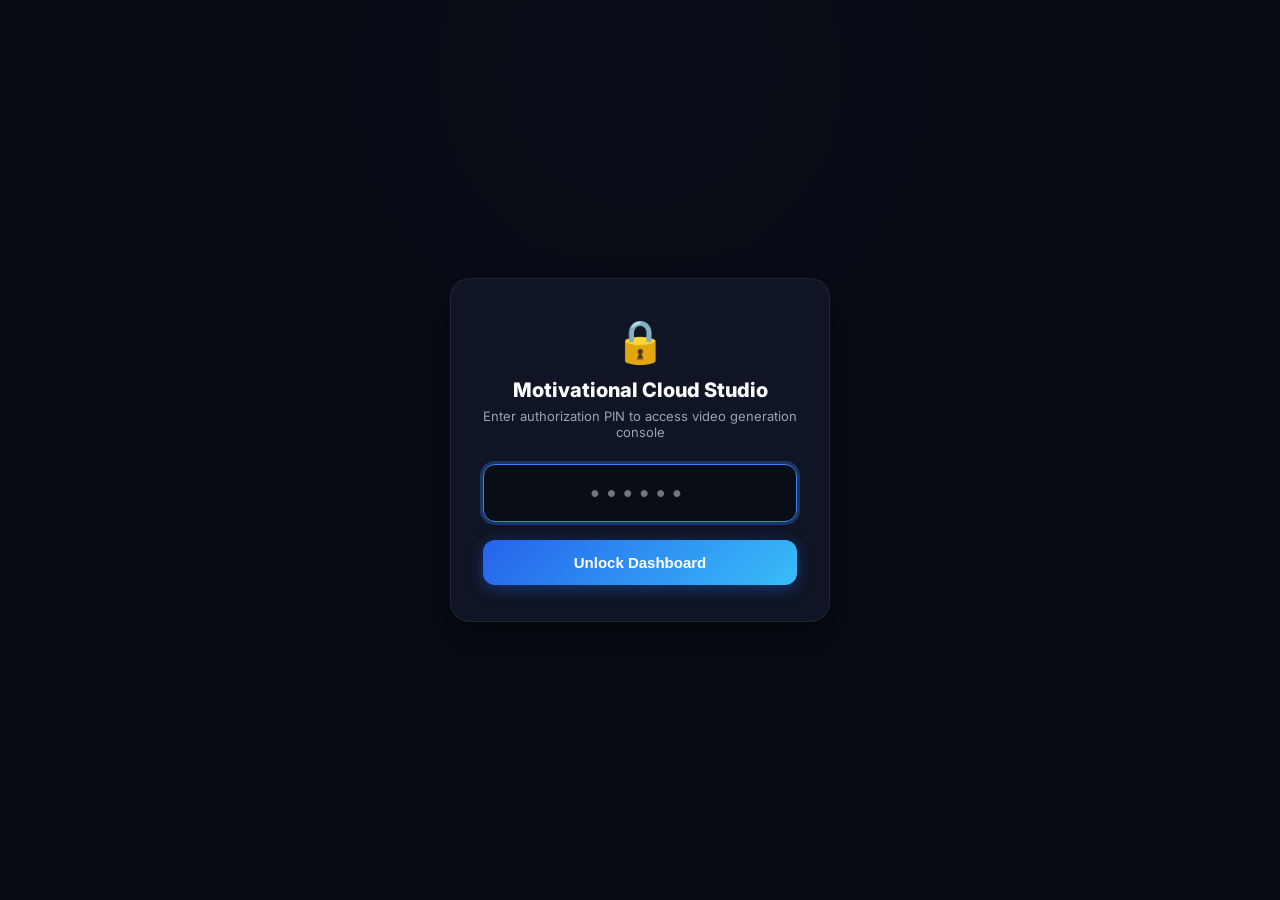
==== docs/index.html @ bb94254e "fix(portal): resolve duplicate markup causing blank page" ====
<!DOCTYPE html>
<html lang="en">
<head>
  <meta charset="UTF-8">
  <meta name="viewport" content="width=device-width, initial-scale=1.0">
  <title>Motivational Video Cloud Studio — Web Dashboard</title>
  <link href="https://fonts.googleapis.com/css2?family=Inter:wght@400;500;600;700;800;900&display=swap" rel="stylesheet">
  <style>
    :root {
      --bg: #090d16;
      --card-bg: rgba(17, 24, 39, 0.85);
      --border: rgba(255, 255, 255, 0.08);
      --border-focus: #3b82f6;
      --primary: #2563eb;
      --primary-hover: #1d4ed8;
      --accent: #38bdf8;
      --gold: #ffdc32;
      --success: #10b981;
      --warning: #f59e0b;
      --danger: #ef4444;
      --text: #f3f4f6;
      --text-muted: #9ca3af;
    }

    * { box-sizing: border-box; margin: 0; padding: 0; }
    body {
      font-family: 'Inter', -apple-system, BlinkMacSystemFont, sans-serif;
      background: var(--bg);
      color: var(--text);
      min-height: 100vh;
      display: flex;
      flex-direction: column;
      align-items: center;
      padding: 24px 16px;
      position: relative;
      overflow-x: hidden;
    }

    body::before {
      content: '';
      position: fixed;
      top: -20%;
      left: 50%;
      transform: translateX(-50%);
      width: 700px;
      height: 500px;
      background: radial-gradient(circle, rgba(37, 99, 235, 0.22) 0%, rgba(56, 189, 248, 0.06) 50%, transparent 70%);
      pointer-events: none;
      z-index: 0;
    }

    .container {
      width: 100%;
      max-width: 680px;
      z-index: 1;
    }

    /* Floating Toast Notifications */
    #toast-container {
      position: fixed;
      top: 20px;
      right: 20px;
      z-index: 10000;
      display: flex;
      flex-direction: column;
      gap: 10px;
      pointer-events: none;
    }

    .toast {
      min-width: 280px;
      max-width: 380px;
      padding: 12px 16px;
      border-radius: 10px;
      font-size: 13px;
      font-weight: 600;
      display: flex;
      align-items: center;
      gap: 10px;
      box-shadow: 0 10px 25px rgba(0, 0, 0, 0.5);
      backdrop-filter: blur(10px);
      animation: slideIn 0.3s ease forwards;
      pointer-events: auto;
    }

    .toast-success {
      background: rgba(16, 185, 129, 0.95);
      color: #fff;
      border: 1px solid rgba(255, 255, 255, 0.2);
    }

    .toast-error {
      background: rgba(239, 68, 68, 0.95);
      color: #fff;
      border: 1px solid rgba(255, 255, 255, 0.2);
    }

    .toast-info {
      background: rgba(37, 99, 235, 0.95);
      color: #fff;
      border: 1px solid rgba(255, 255, 255, 0.2);
    }

    @keyframes slideIn {
      from { transform: translateX(100%); opacity: 0; }
      to { transform: translateX(0); opacity: 1; }
    }

    /* Lock Screen Overlay */
    #lock-screen {
      position: fixed;
      inset: 0;
      background: rgba(9, 13, 22, 0.96);
      backdrop-filter: blur(16px);
      display: flex;
      flex-direction: column;
      align-items: center;
      justify-content: center;
      z-index: 999;
      padding: 20px;
    }

    .lock-card {
      background: var(--card-bg);
      border: 1px solid var(--border);
      border-radius: 20px;
      padding: 36px 32px;
      max-width: 380px;
      width: 100%;
      text-align: center;
      box-shadow: 0 20px 40px rgba(0, 0, 0, 0.5);
    }

    .lock-icon {
      font-size: 42px;
      margin-bottom: 12px;
      display: inline-block;
    }

    .lock-title {
      font-size: 20px;
      font-weight: 800;
      color: #fff;
      margin-bottom: 6px;
    }

    .lock-desc {
      font-size: 13px;
      color: var(--text-muted);
      margin-bottom: 24px;
    }

    .pin-input {
      width: 100%;
      background: rgba(0, 0, 0, 0.4);
      border: 1px solid var(--border);
      border-radius: 12px;
      padding: 14px;
      font-size: 24px;
      font-weight: 700;
      letter-spacing: 8px;
      text-align: center;
      color: #fff;
      margin-bottom: 18px;
      outline: none;
      transition: all 0.2s ease;
    }

    .pin-input:focus {
      border-color: var(--border-focus);
      box-shadow: 0 0 0 3px rgba(59, 130, 246, 0.3);
    }

    .btn-unlock {
      width: 100%;
      background: linear-gradient(135deg, var(--primary), var(--accent));
      color: #fff;
      font-weight: 700;
      font-size: 15px;
      padding: 14px;
      border: none;
      border-radius: 12px;
      cursor: pointer;
      box-shadow: 0 4px 15px rgba(37, 99, 235, 0.4);
      transition: transform 0.1s ease, box-shadow 0.2s ease;
    }

    .btn-unlock:hover {
      box-shadow: 0 6px 20px rgba(37, 99, 235, 0.6);
      transform: translateY(-1px);
    }

    /* Main Dashboard Header */
    header {
      text-align: center;
      margin-bottom: 24px;
      position: relative;
    }

    .badge-top {
      display: inline-flex;
      align-items: center;
      gap: 6px;
      background: rgba(59, 130, 246, 0.12);
      padding: 6px 14px;
      font-size: 12px;
      font-weight: 700;
      letter-spacing: 0.05em;
      text-transform: uppercase;
      border: 1px solid rgba(59, 130, 246, 0.35);
      color: var(--accent);
      border-radius: 20px;
      margin-bottom: 12px;
    }

    .badge-pulse {
      width: 8px;
      height: 8px;
      background: var(--success);
      border-radius: 50%;
      box-shadow: 0 0 8px var(--success);
    }

    h1 {
      font-size: 28px;
      font-weight: 900;
      letter-spacing: -0.02em;
      color: #fff;
      margin-bottom: 6px;
    }

    header p {
      font-size: 14px;
      color: var(--text-muted);
    }

    /* Cards */
    .card {
      background: var(--card-bg);
      border: 1px solid var(--border);
      border-radius: 16px;
      padding: 24px;
      margin-bottom: 20px;
      backdrop-filter: blur(12px);
      box-shadow: 0 10px 30px rgba(0, 0, 0, 0.25);
    }

    .card-title {
      font-size: 14px;
      font-weight: 800;
      text-transform: uppercase;
      letter-spacing: 0.05em;
      color: var(--accent);
      margin-bottom: 16px;
      display: flex;
      align-items: center;
      gap: 8px;
    }

    /* Form Elements */
    .form-group {
      margin-bottom: 18px;
    }

    label {
      display: block;
      font-size: 13px;
      font-weight: 600;
      color: #e5e7eb;
      margin-bottom: 6px;
    }

    .form-input, .form-select {
      width: 100%;
      padding: 12px 14px;
      font-size: 14px;
      font-family: inherit;
      background: rgba(0, 0, 0, 0.35);
      border: 1px solid var(--border);
      border-radius: 10px;
      color: #fff;
      outline: none;
      transition: all 0.2s ease;
    }

    .form-input:focus, .form-select:focus {
      border-color: var(--border-focus);
      box-shadow: 0 0 0 3px rgba(59, 130, 246, 0.2);
    }

    .form-hint {
      font-size: 11px;
      color: var(--text-muted);
      margin-top: 5px;
      display: block;
    }

    /* Dedicated GitHub Token Inline Section */
    .token-card {
      background: rgba(0, 0, 0, 0.35);
      border: 1px solid var(--border);
      border-radius: 12px;
      padding: 16px;
      margin-bottom: 20px;
    }

    .token-header-row {
      display: flex;
      align-items: center;
      justify-content: space-between;
      margin-bottom: 10px;
    }

    .token-status-pill {
      font-size: 11px;
      font-weight: 700;
      padding: 4px 10px;
      border-radius: 20px;
      display: inline-flex;
      align-items: center;
      gap: 6px;
    }

    .pill-connected {
      background: rgba(16, 185, 129, 0.15);
      color: var(--success);
      border: 1px solid rgba(16, 185, 129, 0.3);
    }

    .pill-not-set {
      background: rgba(239, 68, 68, 0.15);
      color: var(--danger);
      border: 1px solid rgba(239, 68, 68, 0.3);
    }

    .token-input-group {
      display: flex;
      gap: 8px;
      position: relative;
    }

    .btn-token-action {
      background: var(--primary);
      color: #fff;
      border: none;
      border-radius: 8px;
      padding: 0 16px;
      font-size: 13px;
      font-weight: 700;
      cursor: pointer;
      flex-shrink: 0;
      transition: background 0.2s ease;
    }

    .btn-token-action:hover {
      background: var(--primary-hover);
    }

    .btn-eye-toggle {
      background: rgba(255, 255, 255, 0.08);
      border: 1px solid var(--border);
      color: var(--text-muted);
      border-radius: 8px;
      padding: 0 12px;
      cursor: pointer;
      display: flex;
      align-items: center;
      justify-content: center;
      flex-shrink: 0;
    }

    .btn-eye-toggle:hover {
      color: #fff;
      background: rgba(255, 255, 255, 0.15);
    }

    /* Speaker Photo Upload Component */
    .speaker-photo-box {
      background: rgba(0, 0, 0, 0.3);
      border: 1px solid var(--border);
      border-radius: 12px;
      padding: 16px;
      display: flex;
      gap: 16px;
      align-items: center;
    }

    .avatar-preview-wrapper {
      position: relative;
      width: 76px;
      height: 76px;
      border-radius: 50%;
      border: 3px solid var(--gold);
      background: #111827;
      display: flex;
      align-items: center;
      justify-content: center;
      flex-shrink: 0;
      overflow: hidden;
      box-shadow: 0 0 14px rgba(255, 220, 50, 0.35);
    }

    .avatar-preview-img {
      width: 100%;
      height: 100%;
      object-fit: cover;
      display: none;
    }

    .avatar-placeholder-icon {
      font-size: 32px;
      color: var(--text-muted);
    }

    .photo-controls {
      flex: 1;
      display: flex;
      flex-direction: column;
      gap: 10px;
    }

    .photo-btn-row {
      display: flex;
      gap: 8px;
      align-items: center;
    }

    .btn-file-picker {
      background: rgba(59, 130, 246, 0.15);
      border: 1px solid rgba(59, 130, 246, 0.4);
      color: var(--accent);
      font-size: 13px;
      font-weight: 700;
      padding: 8px 14px;
      border-radius: 8px;
      cursor: pointer;
      display: inline-flex;
      align-items: center;
      gap: 6px;
      transition: all 0.2s ease;
    }

    .btn-file-picker:hover {
      background: rgba(59, 130, 246, 0.3);
      border-color: var(--accent);
    }

    .btn-remove-photo {
      background: rgba(239, 68, 68, 0.12);
      border: 1px solid rgba(239, 68, 68, 0.3);
      color: var(--danger);
      font-size: 12px;
      font-weight: 600;
      padding: 8px 12px;
      border-radius: 8px;
      cursor: pointer;
      display: none;
      transition: all 0.2s ease;
    }

    .btn-remove-photo:hover {
      background: rgba(239, 68, 68, 0.25);
    }

    /* Aspect Ratio Selector Cards */
    .aspect-grid {
      display: grid;
      grid-template-columns: 1fr 1fr;
      gap: 12px;
    }

    .aspect-card {
      padding: 14px;
      background: rgba(0, 0, 0, 0.3);
      border: 1px solid var(--border);
      border-radius: 10px;
      cursor: pointer;
      display: flex;
      flex-direction: column;
      gap: 4px;
      position: relative;
      transition: all 0.2s ease;
    }

    .aspect-card:hover {
      border-color: rgba(255, 255, 255, 0.2);
      background: rgba(255, 255, 255, 0.02);
    }

    .aspect-card.active {
      border-color: var(--accent);
      background: rgba(56, 189, 248, 0.08);
      box-shadow: 0 0 0 1px var(--accent);
    }

    .aspect-card input[type="radio"] {
      position: absolute;
      top: 12px;
      right: 12px;
      accent-color: var(--accent);
    }

    .aspect-label {
      font-size: 14px;
      font-weight: 700;
      color: #fff;
    }

    .aspect-desc {
      font-size: 11px;
      color: var(--text-muted);
    }

    /* Switch Component */
    .toggle-row {
      display: flex;
      align-items: center;
      justify-content: space-between;
      padding: 12px 14px;
      background: rgba(0, 0, 0, 0.3);
      border: 1px solid var(--border);
      border-radius: 10px;
      margin-bottom: 10px;
      cursor: pointer;
    }

    .toggle-info {
      display: flex;
      flex-direction: column;
      gap: 2px;
    }

    .toggle-title {
      font-size: 13px;
      font-weight: 600;
      color: #fff;
    }

    .toggle-subtitle {
      font-size: 11px;
      color: var(--text-muted);
    }

    .switch {
      position: relative;
      display: inline-block;
      width: 44px;
      height: 24px;
      flex-shrink: 0;
    }

    .switch input { opacity: 0; width: 0; height: 0; }

    .slider {
      position: absolute;
      cursor: pointer;
      inset: 0;
      background-color: rgba(255, 255, 255, 0.15);
      border-radius: 24px;
      transition: 0.2s;
    }

    .slider:before {
      position: absolute;
      content: "";
      height: 18px;
      width: 18px;
      left: 3px;
      bottom: 3px;
      background-color: white;
      border-radius: 50%;
      transition: 0.2s;
    }

    input:checked + .slider {
      background-color: var(--accent);
    }

    input:checked + .slider:before {
      transform: translateX(20px);
    }

    /* Submit Button */
    .btn-submit {
      width: 100%;
      padding: 15px;
      background: linear-gradient(135deg, #2563eb, #38bdf8);
      color: #fff;
      font-size: 15px;
      font-weight: 800;
      border: none;
      border-radius: 12px;
      cursor: pointer;
      display: flex;
      align-items: center;
      justify-content: center;
      gap: 8px;
      box-shadow: 0 4px 20px rgba(37, 99, 235, 0.4);
      transition: all 0.2s ease;
      margin-top: 20px;
    }

    .btn-submit:hover {
      box-shadow: 0 6px 25px rgba(56, 189, 248, 0.5);
      transform: translateY(-2px);
    }

    .btn-submit:disabled {
      opacity: 0.6;
      cursor: not-allowed;
      transform: none;
      box-shadow: none;
    }

    /* Runs List */
    .run-item {
      display: flex;
      flex-direction: column;
      gap: 10px;
      padding: 16px;
      background: rgba(0, 0, 0, 0.3);
      border: 1px solid var(--border);
      border-radius: 12px;
      margin-bottom: 12px;
      transition: border-color 0.2s ease;
    }

    .run-item:hover {
      border-color: rgba(255, 255, 255, 0.15);
    }

    .run-header-row {
      display: flex;
      align-items: center;
      justify-content: space-between;
      gap: 12px;
    }

    .run-title {
      font-size: 14px;
      font-weight: 700;
      color: #fff;
    }

    .run-meta {
      font-size: 12px;
      color: var(--text-muted);
      margin-top: 2px;
    }

    .run-status {
      font-size: 11px;
      font-weight: 800;
      padding: 4px 10px;
      border-radius: 20px;
      text-transform: uppercase;
      letter-spacing: 0.04em;
      white-space: nowrap;
    }

    .status-in_progress, .status-queued {
      background: rgba(245, 158, 11, 0.15);
      color: var(--warning);
      border: 1px solid rgba(245, 158, 11, 0.3);
      animation: pulse 1.5s infinite;
    }

    .status-completed_success {
      background: rgba(16, 185, 129, 0.15);
      color: var(--success);
      border: 1px solid rgba(16, 185, 129, 0.3);
    }

    .status-completed_failure {
      background: rgba(239, 68, 68, 0.15);
      color: var(--danger);
      border: 1px solid rgba(239, 68, 68, 0.3);
    }

    .download-box {
      display: flex;
      align-items: center;
      justify-content: space-between;
      background: rgba(16, 185, 129, 0.08);
      border: 1px solid rgba(16, 185, 129, 0.25);
      padding: 10px 14px;
      border-radius: 8px;
      margin-top: 4px;
    }

    .btn-download-artifact {
      display: inline-flex;
      align-items: center;
      gap: 6px;
      background: var(--success);
      color: #fff;
      font-size: 13px;
      font-weight: 700;
      padding: 8px 16px;
      border-radius: 8px;
      text-decoration: none;
      box-shadow: 0 2px 10px rgba(16, 185, 129, 0.3);
      transition: all 0.2s ease;
    }

    .btn-download-artifact:hover {
      background: #059669;
      transform: translateY(-1px);
      box-shadow: 0 4px 14px rgba(16, 185, 129, 0.4);
    }

    @keyframes pulse {
      0%, 100% { opacity: 1; }
      50% { opacity: 0.5; }
    }
  </style>
</head>
<body>

  <!-- Floating Toast Notifications -->
  <div id="toast-container"></div>

  <!-- 1. PIN Lock Screen Overlay -->
  <div id="lock-screen">
    <div class="lock-card">
      <div class="lock-icon">🔒</div>
      <div class="lock-title">Motivational Cloud Studio</div>
      <div class="lock-desc">Enter authorization PIN to access video generation console</div>
      
      <form onsubmit="unlockStudio(event)">
        <input type="password" id="pin-code" class="pin-input" placeholder="••••••" maxlength="6" autofocus required>
        <button type="submit" class="btn-unlock">Unlock Dashboard</button>
      </form>
    </div>
  </div>

  <!-- 2. Main Studio Interface -->
  <div class="container" id="main-app" style="display: none;">
    
    <header>
      <div class="badge-top">
        <span class="badge-pulse"></span>
        ☁️ GitHub Actions Cloud Engine
      </div>
      <h1>Motivational Studio</h1>
      <p>Source Audio Repurposer &amp; Direct MP4 Generator</p>
    </header>

    <!-- Dedicated GitHub Access Token Card -->
    <div class="token-card">
      <div class="token-header-row">
        <label style="margin:0; font-size:13px; font-weight:700; color:#fff;">🔑 GitHub Personal Access Token</label>
        <span id="token-status-pill" class="token-status-pill pill-not-set">● Token Required</span>
      </div>
      <div class="token-input-group">
        <input type="password" id="token_input" class="form-input" placeholder="ghp_xxxxxxxxxxxxxxxxxxxx (classic with repo &amp; workflow scopes)" oninput="handleTokenInputChange(this.value)">
        <button type="button" class="btn-eye-toggle" onclick="toggleTokenVisibility()" title="Show/Hide Token">👁️</button>
        <button type="button" class="btn-token-action" onclick="saveTokenExplicitly()">Save</button>
      </div>
      <span class="form-hint">Stored safely in your browser (localStorage) to trigger GitHub Actions runner pipelines.</span>
    </div>

    <!-- Main Generator Card -->
    <div class="card">
      <div class="card-title">🎬 Generate Motivational Video</div>
      
      <form id="dispatch-form" onsubmit="triggerWorkflow(event)">
        
        <!-- URL Input -->
        <div class="form-group">
          <label for="youtube_url">Source YouTube Video URL</label>
          <input type="url" id="youtube_url" class="form-input" placeholder="https://www.youtube.com/watch?v=..." required>
          <span class="form-hint">Audio is cleanly extracted, transcribed via Groq Whisper, paired with HD footage, and rendered to MP4.</span>
        </div>

        <!-- Speaker Name (Optional) -->
        <div class="form-group">
          <label for="speaker_name">Speaker Name <span style="color:var(--text-muted);font-weight:400;">(optional)</span></label>
          <input type="text" id="speaker_name" class="form-input" placeholder="e.g. David Goggins, Steve Jobs (AI auto-detects if blank)">
          <span class="form-hint">Burned cleanly into the speaker attribution badge.</span>
        </div>

        <!-- Speaker Photo / Avatar Upload -->
        <div class="form-group">
          <label>Speaker Photo / Headshot <span style="color:var(--text-muted);font-weight:400;">(optional — burned into video badge)</span></label>
          
          <div class="speaker-photo-box">
            <div class="avatar-preview-wrapper" id="avatar-wrapper">
              <span class="avatar-placeholder-icon" id="avatar-icon">👤</span>
              <img id="avatar-preview" class="avatar-preview-img" alt="Speaker Avatar Preview">
            </div>

            <div class="photo-controls">
              <div class="photo-btn-row">
                <input type="file" id="speaker_image_file" accept="image/png, image/jpeg, image/webp" style="display: none;" onchange="handleFileUpload(event)">
                <button type="button" class="btn-file-picker" onclick="document.getElementById('speaker_image_file').click()">
                  📷 Upload Photo File
                </button>
                <button type="button" id="btn-remove-photo" class="btn-remove-photo" onclick="clearSpeakerPhoto()">
                  ✕ Clear
                </button>
              </div>
              <input type="url" id="speaker_image_url" class="form-input" style="padding: 8px 12px; font-size: 12px;" placeholder="Or paste direct Image URL (https://...)" oninput="handleUrlInput(this.value)">
            </div>
          </div>
          <span class="form-hint">Cropped into a circular speaker badge overlay with a gold border at the top-left of the video.</span>
        </div>

        <!-- Aspect Ratio Selection -->
        <div class="form-group">
          <label>Video Format &amp; Dimensions</label>
          <div class="aspect-grid">
            <div class="aspect-card active" id="card-landscape" onclick="selectAspect('landscape')">
              <input type="radio" name="aspect" value="landscape" checked>
              <span class="aspect-label">🖥️ 16:9 Landscape</span>
              <span class="aspect-desc">Standard Full-Screen YouTube Video</span>
            </div>
            <div class="aspect-card" id="card-portrait" onclick="selectAspect('portrait')">
              <input type="radio" name="aspect" value="portrait">
              <span class="aspect-label">📱 9:16 Portrait</span>
              <span class="aspect-desc">YouTube Shorts, Reels &amp; TikTok</span>
            </div>
          </div>
        </div>

        <!-- Audio-Only Fast Test Mode -->
        <div class="form-group">
          <div class="toggle-row" onclick="document.getElementById('opt_audio_only').click()">
            <div class="toggle-info">
              <div class="toggle-title">⚡ Fast Test Mode (Audio &amp; Subtitles Only)</div>
              <div class="toggle-subtitle">Runs in 5–10s: Verifies source audio and transcription without rendering full video.</div>
            </div>
            <label class="switch" onclick="event.stopPropagation()">
              <input type="checkbox" id="opt_audio_only">
              <span class="slider"></span>
            </label>
          </div>
        </div>

        <!-- Submit Button -->
        <button type="submit" class="btn-submit" id="btn-run">
          <span>🚀 Generate Motivational Video</span>
        </button>

      </form>
    </div>

    <!-- Live Cloud Runner Status & Downloads -->
    <div class="card">
      <div class="card-title">
        <span>📊 Cloud Generation Runs &amp; Downloads</span>
        <button class="btn-token-action" style="margin-left:auto; padding: 6px 12px; font-size: 11px;" onclick="fetchRuns()">🔄 Refresh</button>
      </div>
      <div id="runs-list">
        <div style="font-size:13px; color:var(--text-muted); text-align:center; padding:16px;">Loading cloud runs...</div>
      </div>
    </div>

  </div>

  <script>
    const PASSKEY = "004200";
    const REPO_OWNER = "ayubkhokhar7733";
    const REPO_NAME = "youtube-motivational";
    const WORKFLOW_FILE = "repurpose.yml";

    let speakerPhotoData = "";

    // 1. Toast Notification Helper
    function showToast(message, type = "info") {
      const container = document.getElementById("toast-container");
      if (!container) return;
      const toast = document.createElement("div");
      toast.className = `toast toast-${type}`;
      
      let icon = "ℹ️";
      if (type === "success") icon = "✅";
      if (type === "error") icon = "❌";

      toast.innerHTML = `<span>${icon}</span> <span>${message}</span>`;
      container.appendChild(toast);

      setTimeout(() => {
        toast.style.opacity = "0";
        toast.style.transform = "translateX(100%)";
        toast.style.transition = "all 0.3s ease";
        setTimeout(() => toast.remove(), 300);
      }, 4000);
    }

    // 2. PIN Lock Verification
    function checkAuth() {
      if (sessionStorage.getItem("studio_auth") === PASSKEY) {
        document.getElementById("lock-screen").style.display = "none";
        document.getElementById("main-app").style.display = "block";
        initApp();
      } else {
        document.getElementById("lock-screen").style.display = "flex";
        document.getElementById("main-app").style.display = "none";
      }
    }

    function unlockStudio(e) {
      e.preventDefault();
      const pin = document.getElementById("pin-code").value.trim();
      if (pin === PASSKEY) {
        sessionStorage.setItem("studio_auth", PASSKEY);
        document.getElementById("lock-screen").style.display = "none";
        document.getElementById("main-app").style.display = "block";
        initApp();
        showToast("Dashboard Unlocked!", "success");
      } else {
        showToast("Incorrect key. Access denied.", "error");
        document.getElementById("pin-code").value = "";
      }
    }

    // 3. Dedicated On-Page Token Handling
    function getToken() {
      return localStorage.getItem("gh_token") || "";
    }

    function handleTokenInputChange(val) {
      const trimmed = val.trim();
      if (trimmed) {
        localStorage.setItem("gh_token", trimmed);
        updateTokenStatus();
      }
    }

    function saveTokenExplicitly() {
      const val = document.getElementById("token_input").value.trim();
      if (val) {
        localStorage.setItem("gh_token", val);
        updateTokenStatus();
        showToast("GitHub Token Saved!", "success");
        fetchRuns();
      } else {
        localStorage.removeItem("gh_token");
        updateTokenStatus();
        showToast("Token cleared", "info");
      }
    }

    function toggleTokenVisibility() {
      const input = document.getElementById("token_input");
      input.type = input.type === "password" ? "text" : "password";
    }

    function updateTokenStatus() {
      const token = getToken();
      const pill = document.getElementById("token-status-pill");
      const input = document.getElementById("token_input");

      if (token) {
        if (!input.value) input.value = token;
        pill.className = "token-status-pill pill-connected";
        pill.textContent = "● Connected (••••" + token.slice(-4) + ")";
      } else {
        pill.className = "token-status-pill pill-not-set";
        pill.textContent = "● Token Required";
      }
    }

    // 4. Speaker Photo Handling
    function handleFileUpload(e) {
      const file = e.target.files[0];
      if (!file) return;

      const reader = new FileReader();
      reader.onload = function(event) {
        const img = new Image();
        img.onload = function() {
          const canvas = document.createElement("canvas");
          const size = 128;
          canvas.width = size;
          canvas.height = size;
          const ctx = canvas.getContext("2d");

          const minDim = Math.min(img.width, img.height);
          const sx = (img.width - minDim) / 2;
          const sy = (img.height - minDim) / 2;

          ctx.drawImage(img, sx, sy, minDim, minDim, 0, 0, size, size);
          speakerPhotoData = canvas.toDataURL("image/jpeg", 0.85);

          renderAvatarPreview(speakerPhotoData);
          document.getElementById("speaker_image_url").value = "";
          showToast("Speaker photo loaded!", "success");
        };
        img.src = event.target.result;
      };
      reader.readAsDataURL(file);
    }

    function handleUrlInput(url) {
      const trimmed = url.trim();
      if (trimmed) {
        speakerPhotoData = trimmed;
        renderAvatarPreview(trimmed);
      } else {
        clearSpeakerPhoto();
      }
    }

    function renderAvatarPreview(src) {
      const imgEl = document.getElementById("avatar-preview");
      const iconEl = document.getElementById("avatar-icon");
      const removeBtn = document.getElementById("btn-remove-photo");

      imgEl.src = src;
      imgEl.style.display = "block";
      iconEl.style.display = "none";
      removeBtn.style.display = "inline-block";
    }

    function clearSpeakerPhoto() {
      speakerPhotoData = "";
      document.getElementById("speaker_image_file").value = "";
      document.getElementById("speaker_image_url").value = "";
      document.getElementById("avatar-preview").style.display = "none";
      document.getElementById("avatar-preview").src = "";
      document.getElementById("avatar-icon").style.display = "block";
      document.getElementById("btn-remove-photo").style.display = "none";
    }

    // 5. Aspect Ratio UI Helpers
    let selectedAspect = "landscape";
    function selectAspect(aspect) {
      selectedAspect = aspect;
      document.getElementById("card-landscape").classList.toggle("active", aspect === "landscape");
      document.getElementById("card-portrait").classList.toggle("active", aspect === "portrait");
    }

    // 6. Trigger GitHub Actions Cloud Runner
    async function triggerWorkflow(e) {
      e.preventDefault();
      const token = getToken();
      if (!token) {
        showToast("Please enter and save your GitHub Token first!", "error");
        document.getElementById("token_input").focus();
        return;
      }

      const url = document.getElementById("youtube_url").value.trim();
      const speaker = document.getElementById("speaker_name").value.trim();
      const audioOnly = document.getElementById("opt_audio_only").checked;

      const btn = document.getElementById("btn-run");
      btn.disabled = true;
      btn.innerHTML = "⏳ Sending to Cloud Runner...";

      try {
        const res = await fetch(`https://api.github.com/repos/${REPO_OWNER}/${REPO_NAME}/actions/workflows/${WORKFLOW_FILE}/dispatches`, {
          method: "POST",
          headers: {
            "Authorization": `token ${token}`,
            "Accept": "application/vnd.github.v3+json",
            "Content-Type": "application/json"
          },
          body: JSON.stringify({
            ref: "main",
            inputs: {
              youtube_url: url,
              speaker_name: speaker,
              speaker_image: speakerPhotoData || "",
              aspect: selectedAspect,
              upload: false,
              audio_only: audioOnly,
              dry_run: false
            }
          })
        });

        if (res.status === 204) {
          showToast("🎉 Pipeline launched! Video is rendering on cloud runner.", "success");
          document.getElementById("youtube_url").value = "";
          document.getElementById("speaker_name").value = "";
          clearSpeakerPhoto();
          setTimeout(fetchRuns, 3000);
        } else {
          const err = await res.json();
          showToast("Launch failed: " + (err.message || res.statusText), "error");
        }
      } catch (err) {
        showToast("Network Error: " + err.message, "error");
      } finally {
        btn.disabled = false;
        btn.innerHTML = "<span>🚀 Generate Motivational Video</span>";
      }
    }

    // 7. Fetch Recent Cloud Runs and Output Artifacts
    async function fetchRuns() {
      const token = getToken();
      const list = document.getElementById("runs-list");
      const headers = { "Accept": "application/vnd.github.v3+json" };
      if (token) headers["Authorization"] = `token ${token}`;

      try {
        const res = await fetch(`https://api.github.com/repos/${REPO_OWNER}/${REPO_NAME}/actions/runs?per_page=6`, { headers });
        const data = await res.json();
        
        if (!data.workflow_runs || data.workflow_runs.length === 0) {
          list.innerHTML = `<div style="font-size:13px; color:var(--text-muted); text-align:center; padding:16px;">No cloud runs found yet. Click Generate above to start your first video!</div>`;
          return;
        }

        list.innerHTML = data.workflow_runs.map(run => {
          let statusClass = `status-${run.status}`;
          let statusLabel = run.status;
          if (run.status === "completed") {
            statusClass = `status-completed_${run.conclusion}`;
            statusLabel = run.conclusion === "success" ? "Completed" : (run.conclusion || "Completed");
          } else if (run.status === "in_progress") {
            statusLabel = "Rendering...";
          }

          const date = new Date(run.created_at).toLocaleTimeString([], { hour: '2-digit', minute: '2-digit' });
          const runPageUrl = run.html_url;

          return `
            <div class="run-item">
              <div class="run-header-row">
                <div>
                  <div class="run-title">Run #${run.run_number}: ${run.display_title || 'Motivational Video Generation'}</div>
                  <div class="run-meta">Started at ${date} • <a href="${runPageUrl}" target="_blank" style="color:var(--accent); text-decoration:none;">View Cloud Log ↗</a></div>
                </div>
                <div class="run-status ${statusClass}">${statusLabel.toUpperCase()}</div>
              </div>
              
              ${run.conclusion === 'success' ? `
                <div class="download-box">
                  <div style="font-size:12px; color:#d1fae5;">🎬 Finished Video is Ready!</div>
                  <a href="${runPageUrl}" target="_blank" class="btn-download-artifact">
                    ⬇️ Download Video (ZIP / MP4)
                  </a>
                </div>
              ` : ''}
            </div>
          `;
        }).join('');

      } catch (err) {
        list.innerHTML = `<div style="font-size:12px; color:var(--text-muted); text-align:center;">Enter your GitHub token above to view live runs.</div>`;
      }
    }

    function initApp() {
      updateTokenStatus();
      fetchRuns();
      setInterval(fetchRuns, 10000);
    }

    checkAuth();
  </script>
</body>
</html>
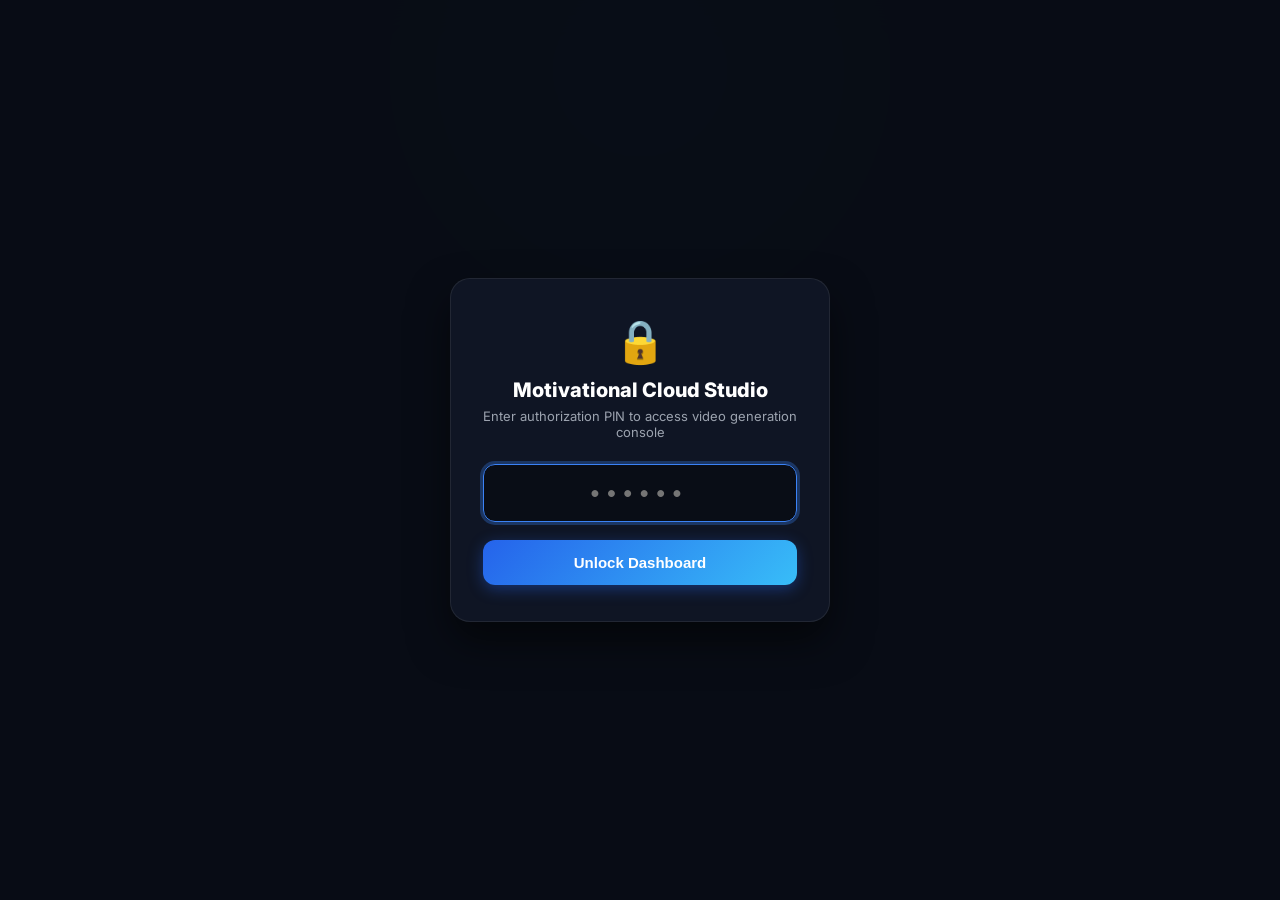
==== commit a8db62f3: "feat(auth): add 1-click preconfigured token link and instant live GitHub API verification" ====
--- a/docs/index.html
+++ b/docs/index.html
@@ -36,6 +36,7 @@
       overflow-x: hidden;
     }
 
+    /* Ambient background glow */
     body::before {
       content: '';
       position: fixed;
@@ -55,7 +56,7 @@
       z-index: 1;
     }
 
-    /* Floating Toast Notifications */
+    /* Toast Notification Container */
     #toast-container {
       position: fixed;
       top: 20px;
@@ -84,19 +85,19 @@
     }
 
     .toast-success {
-      background: rgba(16, 185, 129, 0.95);
+      background: rgba(16, 185, 129, 0.9);
       color: #fff;
       border: 1px solid rgba(255, 255, 255, 0.2);
     }
 
     .toast-error {
-      background: rgba(239, 68, 68, 0.95);
+      background: rgba(239, 68, 68, 0.9);
       color: #fff;
       border: 1px solid rgba(255, 255, 255, 0.2);
     }
 
     .toast-info {
-      background: rgba(37, 99, 235, 0.95);
+      background: rgba(37, 99, 235, 0.9);
       color: #fff;
       border: 1px solid rgba(255, 255, 255, 0.2);
     }
@@ -110,7 +111,7 @@
     #lock-screen {
       position: fixed;
       inset: 0;
-      background: rgba(9, 13, 22, 0.96);
+      background: rgba(9, 13, 22, 0.95);
       backdrop-filter: blur(16px);
       display: flex;
       flex-direction: column;
@@ -753,11 +754,16 @@
         <span id="token-status-pill" class="token-status-pill pill-not-set">● Token Required</span>
       </div>
       <div class="token-input-group">
-        <input type="password" id="token_input" class="form-input" placeholder="ghp_xxxxxxxxxxxxxxxxxxxx (classic with repo &amp; workflow scopes)" oninput="handleTokenInputChange(this.value)">
+        <input type="password" id="token_input" class="form-input" placeholder="ghp_xxxxxxxxxxxxxxxxxxxx (must start with ghp_...)" oninput="handleTokenInputChange(this.value)">
         <button type="button" class="btn-eye-toggle" onclick="toggleTokenVisibility()" title="Show/Hide Token">👁️</button>
-        <button type="button" class="btn-token-action" onclick="saveTokenExplicitly()">Save</button>
+        <button type="button" class="btn-token-action" id="btn-save-token" onclick="saveTokenExplicitly()">Save &amp; Verify</button>
       </div>
-      <span class="form-hint">Stored safely in your browser (localStorage) to trigger GitHub Actions runner pipelines.</span>
+      <div style="display: flex; align-items: center; justify-content: space-between; margin-top: 8px; flex-wrap: wrap; gap: 8px;">
+        <span class="form-hint" style="margin:0;">Stored locally in your browser to dispatch cloud renderers.</span>
+        <a href="https://github.com/settings/tokens/new?scopes=repo,workflow&description=Motivational+Cloud+Studio" target="_blank" style="color:var(--accent); font-size:12px; font-weight:700; text-decoration:none; display:inline-flex; align-items:center; gap:4px; background:rgba(56,189,248,0.1); padding:4px 10px; border-radius:6px; border:1px solid rgba(56,189,248,0.3);">
+          ➕ Generate New Token on GitHub ↗
+        </a>
+      </div>
     </div>
 
     <!-- Main Generator Card -->
@@ -869,7 +875,6 @@
     // 1. Toast Notification Helper
     function showToast(message, type = "info") {
       const container = document.getElementById("toast-container");
-      if (!container) return;
       const toast = document.createElement("div");
       toast.className = `toast toast-${type}`;
       
@@ -894,9 +899,6 @@
         document.getElementById("lock-screen").style.display = "none";
         document.getElementById("main-app").style.display = "block";
         initApp();
-      } else {
-        document.getElementById("lock-screen").style.display = "flex";
-        document.getElementById("main-app").style.display = "none";
       }
     }
 
@@ -924,21 +926,52 @@
       const trimmed = val.trim();
       if (trimmed) {
         localStorage.setItem("gh_token", trimmed);
-        updateTokenStatus();
       }
     }
 
-    function saveTokenExplicitly() {
+    async function saveTokenExplicitly() {
       const val = document.getElementById("token_input").value.trim();
-      if (val) {
-        localStorage.setItem("gh_token", val);
-        updateTokenStatus();
-        showToast("GitHub Token Saved!", "success");
-        fetchRuns();
-      } else {
+      const btn = document.getElementById("btn-save-token");
+      
+      if (!val) {
         localStorage.removeItem("gh_token");
         updateTokenStatus();
         showToast("Token cleared", "info");
+        return;
+      }
+
+      btn.disabled = true;
+      btn.textContent = "Verifying...";
+      
+      try {
+        const res = await fetch("https://api.github.com/user", {
+          headers: {
+            "Authorization": `token ${val}`,
+            "Accept": "application/vnd.github.v3+json"
+          }
+        });
+
+        if (res.status === 200) {
+          const user = await res.json();
+          localStorage.setItem("gh_token", val);
+          const pill = document.getElementById("token-status-pill");
+          pill.className = "token-status-pill pill-connected";
+          pill.textContent = `● Verified (@${user.login})`;
+          showToast(`✅ Verified! Connected to GitHub as @${user.login}`, "success");
+          fetchRuns();
+        } else if (res.status === 401) {
+          const pill = document.getElementById("token-status-pill");
+          pill.className = "token-status-pill pill-not-set";
+          pill.textContent = "● Bad Credentials";
+          showToast("❌ Bad Credentials: The token is invalid. Please generate a new token via the link below.", "error");
+        } else {
+          showToast("Token check error: " + res.statusText, "error");
+        }
+      } catch (err) {
+        showToast("Network check error: " + err.message, "error");
+      } finally {
+        btn.disabled = false;
+        btn.textContent = "Save & Verify";
       }
     }
 
@@ -947,7 +980,7 @@
       input.type = input.type === "password" ? "text" : "password";
     }
 
-    function updateTokenStatus() {
+    async function updateTokenStatus() {
       const token = getToken();
       const pill = document.getElementById("token-status-pill");
       const input = document.getElementById("token_input");
@@ -955,7 +988,7 @@
       if (token) {
         if (!input.value) input.value = token;
         pill.className = "token-status-pill pill-connected";
-        pill.textContent = "● Connected (••••" + token.slice(-4) + ")";
+        pill.textContent = "● Saved (••••" + token.slice(-4) + ")";
       } else {
         pill.className = "token-status-pill pill-not-set";
         pill.textContent = "● Token Required";
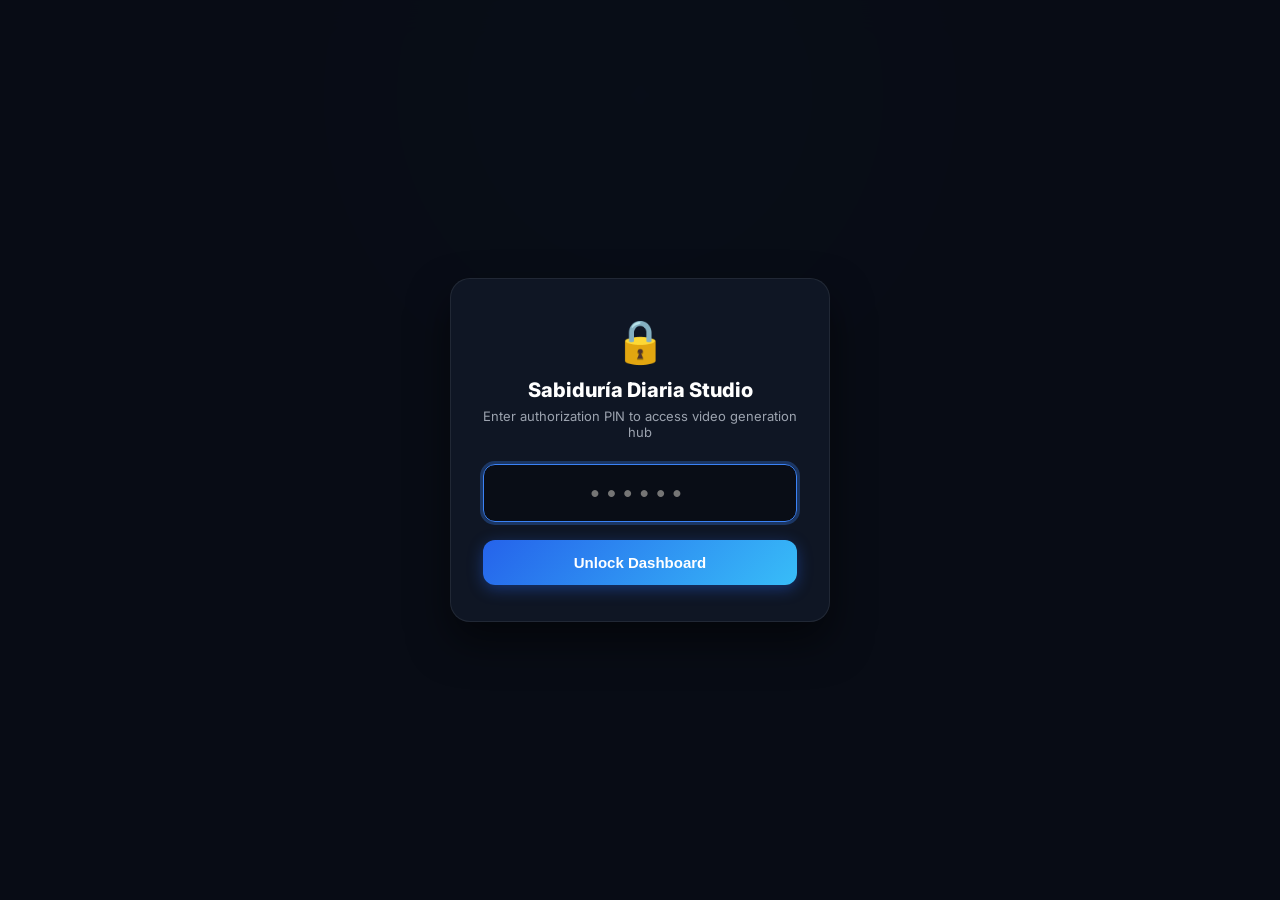
==== commit a0c21a48: "feat(portal): add interactive 63-video competitor library with one-click repurpose and persistent us" ====
--- a/docs/index.html
+++ b/docs/index.html
@@ -3,18 +3,18 @@
 <head>
   <meta charset="UTF-8">
   <meta name="viewport" content="width=device-width, initial-scale=1.0">
-  <title>Motivational Video Cloud Studio — Web Dashboard</title>
+  <title>Sabiduría Diaria — Video Studio &amp; Repurposing Hub</title>
   <link href="https://fonts.googleapis.com/css2?family=Inter:wght@400;500;600;700;800;900&display=swap" rel="stylesheet">
   <style>
     :root {
       --bg: #090d16;
-      --card-bg: rgba(17, 24, 39, 0.85);
+      --card-bg: rgba(17, 24, 39, 0.88);
       --border: rgba(255, 255, 255, 0.08);
       --border-focus: #3b82f6;
       --primary: #2563eb;
       --primary-hover: #1d4ed8;
       --accent: #38bdf8;
-      --gold: #ffdc32;
+      --gold: #f59e0b;
       --success: #10b981;
       --warning: #f59e0b;
       --danger: #ef4444;
@@ -43,16 +43,16 @@
       top: -20%;
       left: 50%;
       transform: translateX(-50%);
-      width: 700px;
-      height: 500px;
-      background: radial-gradient(circle, rgba(37, 99, 235, 0.22) 0%, rgba(56, 189, 248, 0.06) 50%, transparent 70%);
+      width: 750px;
+      height: 550px;
+      background: radial-gradient(circle, rgba(37, 99, 235, 0.24) 0%, rgba(56, 189, 248, 0.07) 50%, transparent 70%);
       pointer-events: none;
       z-index: 0;
     }
 
     .container {
       width: 100%;
-      max-width: 680px;
+      max-width: 820px;
       z-index: 1;
     }
 
@@ -85,19 +85,19 @@
     }
 
     .toast-success {
-      background: rgba(16, 185, 129, 0.9);
+      background: rgba(16, 185, 129, 0.92);
       color: #fff;
       border: 1px solid rgba(255, 255, 255, 0.2);
     }
 
     .toast-error {
-      background: rgba(239, 68, 68, 0.9);
+      background: rgba(239, 68, 68, 0.92);
       color: #fff;
       border: 1px solid rgba(255, 255, 255, 0.2);
     }
 
     .toast-info {
-      background: rgba(37, 99, 235, 0.9);
+      background: rgba(37, 99, 235, 0.92);
       color: #fff;
       border: 1px solid rgba(255, 255, 255, 0.2);
     }
@@ -111,7 +111,7 @@
     #lock-screen {
       position: fixed;
       inset: 0;
-      background: rgba(9, 13, 22, 0.95);
+      background: rgba(9, 13, 22, 0.96);
       backdrop-filter: blur(16px);
       display: flex;
       flex-direction: column;
@@ -247,7 +247,7 @@
     }
 
     .card-title {
-      font-size: 14px;
+      font-size: 15px;
       font-weight: 800;
       text-transform: uppercase;
       letter-spacing: 0.05em;
@@ -255,6 +255,7 @@
       margin-bottom: 16px;
       display: flex;
       align-items: center;
+      justify-content: space-between;
       gap: 8px;
     }
 
@@ -349,7 +350,7 @@
       font-size: 13px;
       font-weight: 700;
       cursor: pointer;
-      flex-shrink: 0;
+      white-space: nowrap;
       transition: background 0.2s ease;
     }
 
@@ -358,112 +359,16 @@
     }
 
     .btn-eye-toggle {
-      background: rgba(255, 255, 255, 0.08);
+      background: rgba(255, 255, 255, 0.05);
       border: 1px solid var(--border);
       color: var(--text-muted);
       border-radius: 8px;
       padding: 0 12px;
       cursor: pointer;
-      display: flex;
-      align-items: center;
-      justify-content: center;
-      flex-shrink: 0;
-    }
-
-    .btn-eye-toggle:hover {
-      color: #fff;
-      background: rgba(255, 255, 255, 0.15);
-    }
-
-    /* Speaker Photo Upload Component */
-    .speaker-photo-box {
-      background: rgba(0, 0, 0, 0.3);
-      border: 1px solid var(--border);
-      border-radius: 12px;
-      padding: 16px;
-      display: flex;
-      gap: 16px;
-      align-items: center;
-    }
-
-    .avatar-preview-wrapper {
-      position: relative;
-      width: 76px;
-      height: 76px;
-      border-radius: 50%;
-      border: 3px solid var(--gold);
-      background: #111827;
-      display: flex;
-      align-items: center;
-      justify-content: center;
-      flex-shrink: 0;
-      overflow: hidden;
-      box-shadow: 0 0 14px rgba(255, 220, 50, 0.35);
-    }
-
-    .avatar-preview-img {
-      width: 100%;
-      height: 100%;
-      object-fit: cover;
-      display: none;
-    }
-
-    .avatar-placeholder-icon {
-      font-size: 32px;
-      color: var(--text-muted);
-    }
-
-    .photo-controls {
-      flex: 1;
-      display: flex;
-      flex-direction: column;
-      gap: 10px;
-    }
-
-    .photo-btn-row {
-      display: flex;
-      gap: 8px;
-      align-items: center;
-    }
-
-    .btn-file-picker {
-      background: rgba(59, 130, 246, 0.15);
-      border: 1px solid rgba(59, 130, 246, 0.4);
-      color: var(--accent);
-      font-size: 13px;
-      font-weight: 700;
-      padding: 8px 14px;
-      border-radius: 8px;
-      cursor: pointer;
-      display: inline-flex;
-      align-items: center;
-      gap: 6px;
-      transition: all 0.2s ease;
-    }
-
-    .btn-file-picker:hover {
-      background: rgba(59, 130, 246, 0.3);
-      border-color: var(--accent);
-    }
-
-    .btn-remove-photo {
-      background: rgba(239, 68, 68, 0.12);
-      border: 1px solid rgba(239, 68, 68, 0.3);
-      color: var(--danger);
-      font-size: 12px;
-      font-weight: 600;
-      padding: 8px 12px;
-      border-radius: 8px;
-      cursor: pointer;
-      display: none;
-      transition: all 0.2s ease;
-    }
-
-    .btn-remove-photo:hover {
-      background: rgba(239, 68, 68, 0.25);
-    }
-
-    /* Aspect Ratio Selector Cards */
+      font-size: 14px;
+    }
+
+    /* Aspect Grid */
     .aspect-grid {
       display: grid;
       grid-template-columns: 1fr 1fr;
@@ -471,30 +376,25 @@
     }
 
     .aspect-card {
+      border: 1px solid var(--border);
+      border-radius: 12px;
       padding: 14px;
-      background: rgba(0, 0, 0, 0.3);
-      border: 1px solid var(--border);
-      border-radius: 10px;
+      background: rgba(0, 0, 0, 0.25);
       cursor: pointer;
-      display: flex;
-      flex-direction: column;
-      gap: 4px;
+      transition: all 0.2s ease;
       position: relative;
-      transition: all 0.2s ease;
     }
 
     .aspect-card:hover {
       border-color: rgba(255, 255, 255, 0.2);
-      background: rgba(255, 255, 255, 0.02);
     }
 
     .aspect-card.active {
       border-color: var(--accent);
       background: rgba(56, 189, 248, 0.08);
-      box-shadow: 0 0 0 1px var(--accent);
-    }
-
-    .aspect-card input[type="radio"] {
+    }
+
+    .aspect-card input {
       position: absolute;
       top: 12px;
       right: 12px;
@@ -512,7 +412,7 @@
       color: var(--text-muted);
     }
 
-    /* Switch Component */
+    /* Toggle Switch */
     .toggle-row {
       display: flex;
       align-items: center;
@@ -598,7 +498,7 @@
       gap: 8px;
       box-shadow: 0 4px 20px rgba(37, 99, 235, 0.4);
       transition: all 0.2s ease;
-      margin-top: 20px;
+      margin-top: 10px;
     }
 
     .btn-submit:hover {
@@ -611,6 +511,273 @@
       cursor: not-allowed;
       transform: none;
       box-shadow: none;
+    }
+
+    /* ==========================================================================
+       Competitor Video Library & Queue Styles
+       ========================================================================== */
+    .queue-stats-bar {
+      display: flex;
+      gap: 10px;
+      margin-bottom: 16px;
+      flex-wrap: wrap;
+    }
+
+    .stat-pill {
+      padding: 6px 14px;
+      border-radius: 20px;
+      font-size: 12px;
+      font-weight: 700;
+      display: inline-flex;
+      align-items: center;
+      gap: 6px;
+      background: rgba(255, 255, 255, 0.05);
+      border: 1px solid var(--border);
+    }
+
+    .stat-pill.pill-all { color: var(--accent); border-color: rgba(56, 189, 248, 0.3); background: rgba(56, 189, 248, 0.08); }
+    .stat-pill.pill-ready { color: #fbbf24; border-color: rgba(251, 191, 36, 0.3); background: rgba(251, 191, 36, 0.08); }
+    .stat-pill.pill-used { color: var(--success); border-color: rgba(16, 185, 129, 0.3); background: rgba(16, 185, 129, 0.08); }
+
+    .queue-toolbar {
+      display: flex;
+      gap: 10px;
+      margin-bottom: 16px;
+      flex-wrap: wrap;
+    }
+
+    .search-box {
+      flex: 1;
+      min-width: 220px;
+      position: relative;
+    }
+
+    .search-box input {
+      width: 100%;
+      padding: 10px 14px 10px 36px;
+      border-radius: 10px;
+      background: rgba(0, 0, 0, 0.4);
+      border: 1px solid var(--border);
+      color: #fff;
+      font-size: 13px;
+      outline: none;
+    }
+
+    .search-box input:focus {
+      border-color: var(--border-focus);
+    }
+
+    .search-icon {
+      position: absolute;
+      left: 12px;
+      top: 50%;
+      transform: translateY(-50%);
+      font-size: 13px;
+      color: var(--text-muted);
+    }
+
+    .filter-tabs {
+      display: flex;
+      gap: 6px;
+      background: rgba(0, 0, 0, 0.3);
+      padding: 4px;
+      border-radius: 10px;
+      border: 1px solid var(--border);
+    }
+
+    .filter-tab {
+      padding: 6px 14px;
+      border-radius: 8px;
+      font-size: 12px;
+      font-weight: 700;
+      border: none;
+      background: transparent;
+      color: var(--text-muted);
+      cursor: pointer;
+      transition: all 0.15s ease;
+    }
+
+    .filter-tab.active {
+      background: var(--primary);
+      color: #fff;
+      box-shadow: 0 2px 8px rgba(37, 99, 235, 0.4);
+    }
+
+    .queue-list {
+      max-height: 520px;
+      overflow-y: auto;
+      display: flex;
+      flex-direction: column;
+      gap: 10px;
+      padding-right: 4px;
+    }
+
+    .queue-list::-webkit-scrollbar {
+      width: 6px;
+    }
+    .queue-list::-webkit-scrollbar-thumb {
+      background: rgba(255, 255, 255, 0.15);
+      border-radius: 6px;
+    }
+
+    .queue-card {
+      display: flex;
+      flex-direction: column;
+      gap: 10px;
+      background: rgba(0, 0, 0, 0.35);
+      border: 1px solid var(--border);
+      border-radius: 12px;
+      padding: 14px 16px;
+      transition: all 0.2s ease;
+    }
+
+    .queue-card:hover {
+      border-color: rgba(255, 255, 255, 0.18);
+      background: rgba(0, 0, 0, 0.45);
+    }
+
+    .queue-card.is-used {
+      border-color: rgba(16, 185, 129, 0.25);
+      background: rgba(16, 185, 129, 0.03);
+    }
+
+    .queue-card-top {
+      display: flex;
+      align-items: flex-start;
+      justify-content: space-between;
+      gap: 12px;
+    }
+
+    .queue-title-wrap {
+      display: flex;
+      align-items: flex-start;
+      gap: 10px;
+      flex: 1;
+    }
+
+    .queue-num-badge {
+      background: rgba(255, 255, 255, 0.08);
+      color: var(--accent);
+      font-size: 11px;
+      font-weight: 800;
+      padding: 2px 8px;
+      border-radius: 6px;
+      flex-shrink: 0;
+      margin-top: 2px;
+    }
+
+    .queue-title {
+      font-size: 13px;
+      font-weight: 700;
+      color: #fff;
+      line-height: 1.4;
+      text-decoration: none;
+    }
+
+    .queue-title:hover {
+      color: var(--accent);
+    }
+
+    .queue-card-meta {
+      display: flex;
+      align-items: center;
+      gap: 12px;
+      font-size: 11px;
+      color: var(--text-muted);
+      flex-wrap: wrap;
+    }
+
+    .queue-dur-tag {
+      display: inline-flex;
+      align-items: center;
+      gap: 4px;
+      background: rgba(0, 0, 0, 0.4);
+      padding: 2px 8px;
+      border-radius: 4px;
+      color: #e5e7eb;
+      font-weight: 600;
+    }
+
+    .queue-card-actions {
+      display: flex;
+      align-items: center;
+      justify-content: space-between;
+      padding-top: 8px;
+      border-top: 1px solid rgba(255, 255, 255, 0.05);
+      gap: 8px;
+      flex-wrap: wrap;
+    }
+
+    .status-badge-ready {
+      background: rgba(245, 158, 11, 0.15);
+      color: #fbbf24;
+      border: 1px solid rgba(245, 158, 11, 0.3);
+      padding: 4px 10px;
+      border-radius: 20px;
+      font-size: 11px;
+      font-weight: 800;
+      text-transform: uppercase;
+    }
+
+    .status-badge-used {
+      background: rgba(16, 185, 129, 0.15);
+      color: var(--success);
+      border: 1px solid rgba(16, 185, 129, 0.3);
+      padding: 4px 10px;
+      border-radius: 20px;
+      font-size: 11px;
+      font-weight: 800;
+      text-transform: uppercase;
+      display: inline-flex;
+      align-items: center;
+      gap: 4px;
+    }
+
+    .btn-repurpose-now {
+      background: linear-gradient(135deg, #2563eb, #38bdf8);
+      color: #fff;
+      font-size: 12px;
+      font-weight: 800;
+      padding: 7px 14px;
+      border-radius: 8px;
+      border: none;
+      cursor: pointer;
+      display: inline-flex;
+      align-items: center;
+      gap: 6px;
+      transition: all 0.2s ease;
+      box-shadow: 0 2px 10px rgba(37, 99, 235, 0.3);
+    }
+
+    .btn-repurpose-now:hover {
+      transform: translateY(-1px);
+      box-shadow: 0 4px 14px rgba(56, 189, 248, 0.5);
+    }
+
+    .btn-toggle-used {
+      background: rgba(255, 255, 255, 0.05);
+      border: 1px solid var(--border);
+      color: var(--text-muted);
+      font-size: 11px;
+      font-weight: 600;
+      padding: 6px 12px;
+      border-radius: 6px;
+      cursor: pointer;
+      transition: all 0.2s ease;
+    }
+
+    .btn-toggle-used:hover {
+      background: rgba(255, 255, 255, 0.1);
+      color: #fff;
+    }
+
+    /* Custom Add Card */
+    .add-custom-box {
+      display: flex;
+      gap: 8px;
+      margin-top: 14px;
+      padding-top: 14px;
+      border-top: 1px dashed var(--border);
     }
 
     /* Runs List */
@@ -702,6 +869,8 @@
       text-decoration: none;
       box-shadow: 0 2px 10px rgba(16, 185, 129, 0.3);
       transition: all 0.2s ease;
+      cursor: pointer;
+      border: none;
     }
 
     .btn-download-artifact:hover {
@@ -725,8 +894,8 @@
   <div id="lock-screen">
     <div class="lock-card">
       <div class="lock-icon">🔒</div>
-      <div class="lock-title">Motivational Cloud Studio</div>
-      <div class="lock-desc">Enter authorization PIN to access video generation console</div>
+      <div class="lock-title">Sabiduría Diaria Studio</div>
+      <div class="lock-desc">Enter authorization PIN to access video generation hub</div>
       
       <form onsubmit="unlockStudio(event)">
         <input type="password" id="pin-code" class="pin-input" placeholder="••••••" maxlength="6" autofocus required>
@@ -741,10 +910,10 @@
     <header>
       <div class="badge-top">
         <span class="badge-pulse"></span>
-        ☁️ GitHub Actions Cloud Engine
+        👑 Sabiduría Diaria Automation
       </div>
-      <h1>Motivational Studio</h1>
-      <p>Source Audio Repurposer &amp; Direct MP4 Generator</p>
+      <h1>Motivational Video Hub</h1>
+      <p>Competitor Library, High-CTR Repurposing &amp; Direct YouTube Publishing</p>
     </header>
 
     <!-- Dedicated GitHub Access Token Card -->
@@ -759,16 +928,57 @@
         <button type="button" class="btn-token-action" id="btn-save-token" onclick="saveTokenExplicitly()">Save &amp; Verify</button>
       </div>
       <div style="display: flex; align-items: center; justify-content: space-between; margin-top: 8px; flex-wrap: wrap; gap: 8px;">
-        <span class="form-hint" style="margin:0;">Stored locally in your browser to dispatch cloud renderers.</span>
+        <span class="form-hint" style="margin:0;">Stored securely in your browser to dispatch cloud renderers.</span>
         <a href="https://github.com/settings/tokens/new?scopes=repo,workflow&description=Motivational+Cloud+Studio" target="_blank" style="color:var(--accent); font-size:12px; font-weight:700; text-decoration:none; display:inline-flex; align-items:center; gap:4px; background:rgba(56,189,248,0.1); padding:4px 10px; border-radius:6px; border:1px solid rgba(56,189,248,0.3);">
-          ➕ Generate New Token on GitHub ↗
+          ➕ Generate Token on GitHub ↗
         </a>
       </div>
     </div>
 
+    <!-- =========================================================================
+         COMPETITOR VIDEO LIBRARY & REPURPOSING QUEUE CARD
+         ========================================================================= -->
+    <div class="card">
+      <div class="card-title">
+        <span>📚 Competitor Video Library &amp; Queue (Mente Inteligente)</span>
+        <button class="btn-token-action" style="padding: 4px 10px; font-size: 11px;" onclick="resetQueueToDefaults()">Reset Library</button>
+      </div>
+
+      <!-- Stats Bar -->
+      <div class="queue-stats-bar">
+        <div class="stat-pill pill-all">📊 Total Videos: <span id="stat-total">63</span></div>
+        <div class="stat-pill pill-ready">⏳ Ready to Repurpose: <span id="stat-ready">62</span></div>
+        <div class="stat-pill pill-used">✅ Used / Published: <span id="stat-used">1</span></div>
+      </div>
+
+      <!-- Search & Filters Toolbar -->
+      <div class="queue-toolbar">
+        <div class="search-box">
+          <span class="search-icon">🔍</span>
+          <input type="text" id="queue-search" placeholder="Search by title, topic, or speaker (e.g. cerebro, memoria, 60)..." oninput="renderQueue()">
+        </div>
+        <div class="filter-tabs">
+          <button type="button" class="filter-tab active" id="tab-all" onclick="setQueueFilter('all')">All (<span id="count-tab-all">63</span>)</button>
+          <button type="button" class="filter-tab" id="tab-ready" onclick="setQueueFilter('ready')">Ready (<span id="count-tab-ready">62</span>)</button>
+          <button type="button" class="filter-tab" id="tab-used" onclick="setQueueFilter('used')">Used (<span id="count-tab-used">1</span>)</button>
+        </div>
+      </div>
+
+      <!-- Video Queue Cards Container -->
+      <div class="queue-list" id="queue-list-container">
+        <!-- Rendered Dynamically via JS -->
+      </div>
+
+      <!-- Quick Add Custom Video -->
+      <div class="add-custom-box">
+        <input type="url" id="custom_new_url" class="form-input" placeholder="Paste any new YouTube URL to add to queue (https://...)" style="font-size:12px; padding:10px;">
+        <button type="button" class="btn-token-action" onclick="addCustomVideoToQueue()">➕ Add to Queue</button>
+      </div>
+    </div>
+
     <!-- Main Generator Card -->
     <div class="card">
-      <div class="card-title">🎬 Generate Motivational Video</div>
+      <div class="card-title">🎬 Manual Generator / Video Settings</div>
       
       <form id="dispatch-form" onsubmit="triggerWorkflow(event)">
         
@@ -776,40 +986,50 @@
         <div class="form-group">
           <label for="youtube_url">Source YouTube Video URL</label>
           <input type="url" id="youtube_url" class="form-input" placeholder="https://www.youtube.com/watch?v=..." required>
-          <span class="form-hint">Audio is cleanly extracted, transcribed via Groq Whisper, paired with HD footage, and rendered to MP4.</span>
+          <span class="form-hint">Selected automatically when you click "🚀 Repurpose" on any video card above.</span>
         </div>
 
         <!-- Speaker Name (Optional) -->
         <div class="form-group">
           <label for="speaker_name">Speaker Name <span style="color:var(--text-muted);font-weight:400;">(optional)</span></label>
-          <input type="text" id="speaker_name" class="form-input" placeholder="e.g. David Goggins, Steve Jobs (AI auto-detects if blank)">
-          <span class="form-hint">Burned cleanly into the speaker attribution badge.</span>
+          <input type="text" id="speaker_name" class="form-input" placeholder="e.g. Nazareth Castellanos, Mario Alonso Puig (AI auto-detects if blank)">
+          <span class="form-hint">Displayed in top-left glassmorphism nameplate.</span>
         </div>
 
-        <!-- Speaker Photo / Avatar Upload -->
+        <!-- Clip Length / Target Duration Selection -->
         <div class="form-group">
-          <label>Speaker Photo / Headshot <span style="color:var(--text-muted);font-weight:400;">(optional — burned into video badge)</span></label>
-          
-          <div class="speaker-photo-box">
-            <div class="avatar-preview-wrapper" id="avatar-wrapper">
-              <span class="avatar-placeholder-icon" id="avatar-icon">👤</span>
-              <img id="avatar-preview" class="avatar-preview-img" alt="Speaker Avatar Preview">
+          <label for="clip_duration">Target Clip Duration</label>
+          <select id="clip_duration" class="form-select">
+            <option value="0" selected>🎬 Full Audio (Render Entire Full-Length Video — Recommended)</option>
+            <option value="180">🔥 3 Minutes (High-Impact Highlight Cut)</option>
+            <option value="300">🚀 5 Minutes (Extended Power Cut)</option>
+            <option value="600">🎯 10 Minutes (Deep Lesson Cut)</option>
+            <option value="60">⚡ 1 Minute (Shorts / Reels Cut)</option>
+          </select>
+        </div>
+
+        <!-- YouTube Direct Upload Option -->
+        <div class="form-group">
+          <div class="toggle-row" onclick="document.getElementById('opt_upload_yt').click()">
+            <div class="toggle-info">
+              <div class="toggle-title">📺 Direct Upload to Sabiduría Diaria (YouTube)</div>
+              <div class="toggle-subtitle">Publishes video, custom thumbnail &amp; Spanish SEO metadata directly to your channel.</div>
             </div>
-
-            <div class="photo-controls">
-              <div class="photo-btn-row">
-                <input type="file" id="speaker_image_file" accept="image/png, image/jpeg, image/webp" style="display: none;" onchange="handleFileUpload(event)">
-                <button type="button" class="btn-file-picker" onclick="document.getElementById('speaker_image_file').click()">
-                  📷 Upload Photo File
-                </button>
-                <button type="button" id="btn-remove-photo" class="btn-remove-photo" onclick="clearSpeakerPhoto()">
-                  ✕ Clear
-                </button>
-              </div>
-              <input type="url" id="speaker_image_url" class="form-input" style="padding: 8px 12px; font-size: 12px;" placeholder="Or paste direct Image URL (https://...)" oninput="handleUrlInput(this.value)">
-            </div>
+            <label class="switch" onclick="event.stopPropagation()">
+              <input type="checkbox" id="opt_upload_yt" checked>
+              <span class="slider"></span>
+            </label>
           </div>
-          <span class="form-hint">Cropped into a circular speaker badge overlay with a gold border at the top-left of the video.</span>
+        </div>
+
+        <!-- Privacy Status -->
+        <div class="form-group" id="privacy-group">
+          <label for="upload_privacy">YouTube Upload Privacy</label>
+          <select id="upload_privacy" class="form-select">
+            <option value="private" selected>🔒 Private (Recommended: Review &amp; Schedule later)</option>
+            <option value="unlisted">👁️ Unlisted (Visible via direct link only)</option>
+            <option value="public">🌐 Public (Immediate Public Release)</option>
+          </select>
         </div>
 
         <!-- Aspect Ratio Selection -->
@@ -819,33 +1039,19 @@
             <div class="aspect-card active" id="card-landscape" onclick="selectAspect('landscape')">
               <input type="radio" name="aspect" value="landscape" checked>
               <span class="aspect-label">🖥️ 16:9 Landscape</span>
-              <span class="aspect-desc">Standard Full-Screen YouTube Video</span>
+              <span class="aspect-desc">Full-Screen YouTube Video</span>
             </div>
             <div class="aspect-card" id="card-portrait" onclick="selectAspect('portrait')">
               <input type="radio" name="aspect" value="portrait">
               <span class="aspect-label">📱 9:16 Portrait</span>
-              <span class="aspect-desc">YouTube Shorts, Reels &amp; TikTok</span>
+              <span class="aspect-desc">Shorts, Reels &amp; TikTok</span>
             </div>
           </div>
         </div>
 
-        <!-- Audio-Only Fast Test Mode -->
-        <div class="form-group">
-          <div class="toggle-row" onclick="document.getElementById('opt_audio_only').click()">
-            <div class="toggle-info">
-              <div class="toggle-title">⚡ Fast Test Mode (Audio &amp; Subtitles Only)</div>
-              <div class="toggle-subtitle">Runs in 5–10s: Verifies source audio and transcription without rendering full video.</div>
-            </div>
-            <label class="switch" onclick="event.stopPropagation()">
-              <input type="checkbox" id="opt_audio_only">
-              <span class="slider"></span>
-            </label>
-          </div>
-        </div>
-
         <!-- Submit Button -->
         <button type="submit" class="btn-submit" id="btn-run">
-          <span>🚀 Generate Motivational Video</span>
+          <span>🚀 Dispatch Cloud Repurposing Runner</span>
         </button>
 
       </form>
@@ -854,8 +1060,8 @@
     <!-- Live Cloud Runner Status & Downloads -->
     <div class="card">
       <div class="card-title">
-        <span>📊 Cloud Generation Runs &amp; Downloads</span>
-        <button class="btn-token-action" style="margin-left:auto; padding: 6px 12px; font-size: 11px;" onclick="fetchRuns()">🔄 Refresh</button>
+        <span>📊 Cloud Generation Runs &amp; Upload Status</span>
+        <button class="btn-token-action" style="padding: 4px 12px; font-size: 11px;" onclick="fetchRuns()">🔄 Refresh</button>
       </div>
       <div id="runs-list">
         <div style="font-size:13px; color:var(--text-muted); text-align:center; padding:16px;">Loading cloud runs...</div>
@@ -869,8 +1075,12 @@
     const REPO_OWNER = "ayubkhokhar7733";
     const REPO_NAME = "youtube-motivational";
     const WORKFLOW_FILE = "repurpose.yml";
-
-    let speakerPhotoData = "";
+    const QUEUE_STORAGE_KEY = "sabiduria_diaria_video_queue";
+
+    // Initial 63 Competitor Videos
+    const DEFAULT_VIDEO_QUEUE = [{"num": 1, "id": "10kLtJV9hr8", "title": "Every step strengthens your brain and your well-being ...", "duration": 836, "url": "https://www.youtube.com/watch?v=10kLtJV9hr8", "used": false, "used_at": null}, {"num": 2, "id": "zHsW8CTzYds", "title": "THESE PEOPLE ARE STEALING YOUR PEACE OF MIND AND YOU DON'T REALIZE IT | Nazareth Castellanos", "duration": 1362, "url": "https://www.youtube.com/watch?v=zHsW8CTzYds", "used": false, "used_at": null}, {"num": 3, "id": "qK58Up2BFw8", "title": "🔥 WHAT NOT HAVING FRIENDS REALLY MEANS ...", "duration": 1165, "url": "https://www.youtube.com/watch?v=qK58Up2BFw8", "used": false, "used_at": null}, {"num": 4, "id": "wEfwnM8TjSI", "title": "THIS IS WHAT HAPPENS WHEN YOU STOP TRYING TO CONTROL EVERYTHING ....", "duration": 1262, "url": "https://www.youtube.com/watch?v=wEfwnM8TjSI", "used": false, "used_at": null}, {"num": 5, "id": "MPZY3dcBZqk", "title": "YOUR BRAIN WILL NEVER BE THE SAME AFTER THIS ..", "duration": 932, "url": "https://www.youtube.com/watch?v=MPZY3dcBZqk", "used": false, "used_at": null}, {"num": 6, "id": "IqZwXcl504k", "title": "REGAIN YOUR MEMORY AND MENTAL CLARITY: THE NUTRIENT YOUR BRAIN NEEDS ...", "duration": 990, "url": "https://www.youtube.com/watch?v=IqZwXcl504k", "used": false, "used_at": null}, {"num": 7, "id": "Td-sNjVsMOQ", "title": "STOP LIVING IN A RUSH: HOW YOUR BRAIN REGAINS CALM AND CLARITY...", "duration": 1361, "url": "https://www.youtube.com/watch?v=Td-sNjVsMOQ", "used": false, "used_at": null}, {"num": 8, "id": "ixupW0LhuZo", "title": "THESE WORDS CAN TRANSFORM WHAT YOU HOLD WITHIN ..", "duration": 1504, "url": "https://www.youtube.com/watch?v=ixupW0LhuZo", "used": false, "used_at": null}, {"num": 9, "id": "JPDqotH4mj4", "title": "ALMOST NO ONE NOTICES THESE SIGNS IN TIME… DO YOU RECOGNIZE THEM? ....", "duration": 1310, "url": "https://www.youtube.com/watch?v=JPDqotH4mj4", "used": false, "used_at": null}, {"num": 10, "id": "J3Zj-kiGV5k", "title": "YOUR BRAIN IS ASKING FOR ATTENTION: START TAKING CARE OF IT TODAY! | Nazareth Castellanos", "duration": 912, "url": "https://www.youtube.com/watch?v=J3Zj-kiGV5k", "used": false, "used_at": null}, {"num": 11, "id": "VBpygSA4MFE", "title": "TWELVE DAYS of small changes that can transform your MIND and HABITS ......", "duration": 2699, "url": "https://www.youtube.com/watch?v=VBpygSA4MFE", "used": false, "used_at": null}, {"num": 12, "id": "os8sIE1r96Y", "title": "Train your MIND to find PEACE even on difficult days ,,", "duration": 2356, "url": "https://www.youtube.com/watch?v=os8sIE1r96Y", "used": false, "used_at": null}, {"num": 13, "id": "Qgr6YSRX4Z8", "title": "WHY DO SOME WOMEN HAVE NO FRIENDS? The Reason NO ONE Tells You ...", "duration": 902, "url": "https://www.youtube.com/watch?v=Qgr6YSRX4Z8", "used": false, "used_at": null}, {"num": 14, "id": "GN68qNTT-sk", "title": "A few MINUTES a day can make a big difference for your BRAIN HEALTH ..", "duration": 1081, "url": "https://www.youtube.com/watch?v=GN68qNTT-sk", "used": false, "used_at": null}, {"num": 15, "id": "Cwg2YSRnuKo", "title": "THIS DAILY HABIT IS DAMAGING YOUR MEMORY AND YOU MIGHT NOT EVEN NOTICE...", "duration": 1589, "url": "https://www.youtube.com/watch?v=Cwg2YSRnuKo", "used": false, "used_at": null}, {"num": 16, "id": "DXTrhiYLFPo", "title": "El verdadero PODER aparece cuando dejas de MENDIGAR aprobación y empiezas a elegir tu PAZ ..", "duration": 1080, "url": "https://www.youtube.com/watch?v=DXTrhiYLFPo", "used": false, "used_at": null}, {"num": 17, "id": "pt_xxuIpp3o", "title": "Activate your MIND, improve your concentration, and strengthen your MEMORY with simple exercises...", "duration": 960, "url": "https://www.youtube.com/watch?v=pt_xxuIpp3o", "used": false, "used_at": null}, {"num": 18, "id": "r2G_0Vy3Oug", "title": "Why you never finish what you start (and how I fixed it) ....", "duration": 2319, "url": "https://www.youtube.com/watch?v=r2G_0Vy3Oug", "used": false, "used_at": null}, {"num": 19, "id": "fz9d6BrnOYI", "title": "La verdadera FORTALEZA no está en reaccionar, sino en saber responder con INTELIGENCIA ...", "duration": 2117, "url": "https://www.youtube.com/watch?v=fz9d6BrnOYI", "used": false, "used_at": null}, {"num": 20, "id": "C-JPrH28qgQ", "title": "¿RESPIRAS LENTO DURANTE 60 SEGUNDOS? Esto le Pasa a tu CEREBRO ...", "duration": 2431, "url": "https://www.youtube.com/watch?v=C-JPrH28qgQ", "used": false, "used_at": null}, {"num": 21, "id": "z2ECEtXTzzE", "title": "¿ENTRAS A UNA HABITACIÓN Y OLVIDAS A QUÉ IBAS? Tu CEREBRO tiene una razón ..", "duration": 2328, "url": "https://www.youtube.com/watch?v=z2ECEtXTzzE", "used": false, "used_at": null}, {"num": 22, "id": "erxfUJl4CVE", "title": "These ABILITIES reveal that your BODY and BRAIN retain extraordinary STRENGTH ...", "duration": 1198, "url": "https://www.youtube.com/watch?v=erxfUJl4CVE", "used": false, "used_at": null}, {"num": 23, "id": "2u2dSsetsI4", "title": "LA NEUROCIENCIA LO REVELA: ESTÁS ENVEJECIENDO MÁS RÁPIDO Y NO TE DAS CUENTA ..", "duration": 1934, "url": "https://www.youtube.com/watch?v=2u2dSsetsI4", "used": false, "used_at": null}, {"num": 24, "id": "8TaX-8Muo0k", "title": "EL ANTIGUO SECRETO CHINO PARA FORTALECER Y RECUPERAR TUS HUESOS...", "duration": 2786, "url": "https://www.youtube.com/watch?v=8TaX-8Muo0k", "used": false, "used_at": null}, {"num": 25, "id": "OYDq42GYXi8", "title": "AFTER 70: 10 SIGNS THAT COULD REVEAL HOW MANY MORE YEARS YOU MIGHT LIVE ...", "duration": 2303, "url": "https://www.youtube.com/watch?v=OYDq42GYXi8", "used": false, "used_at": null}, {"num": 26, "id": "4aboiROXh1k", "title": "WHY YOUR BIGGEST ACHIEVEMENTS MIGHT COME AFTER 60! THE REASON WILL SURPRISE YOU!...", "duration": 2479, "url": "https://www.youtube.com/watch?v=4aboiROXh1k", "used": false, "used_at": null}, {"num": 27, "id": "3LANDzyKKXM", "title": "Tu CEREBRO empezará a cambiar antes de lo que imaginas |", "duration": 1927, "url": "https://www.youtube.com/watch?v=3LANDzyKKXM", "used": false, "used_at": null}, {"num": 28, "id": "OhshzahC4t8", "title": "AL CUMPLIR 80 AÑOS, ESTAS 8 COSAS TE PASARÁN… ¡Y NADIE TE PREPARA PARA ELLAS!", "duration": 2021, "url": "https://www.youtube.com/watch?v=OhshzahC4t8", "used": false, "used_at": null}, {"num": 29, "id": "WrZ1bmGqVaY", "title": "Are You Over 60? THIS Could Completely Change How You See Life!...", "duration": 1654, "url": "https://www.youtube.com/watch?v=WrZ1bmGqVaY", "used": false, "used_at": null}, {"num": 30, "id": "PtLKZuhqDVA", "title": "SI YA CUMPLISTE 60, DEBES LEER ESTA LISTA… CASI NADIE LO HACE", "duration": 1797, "url": "https://www.youtube.com/watch?v=PtLKZuhqDVA", "used": false, "used_at": null}, {"num": 31, "id": "pxt096wKA48", "title": "5 HÁBITOS VITALES que te MANTIENEN FUERTE después de los 60...", "duration": 2122, "url": "https://www.youtube.com/watch?v=pxt096wKA48", "used": false, "used_at": null}, {"num": 32, "id": "2z40mws_pxM", "title": "DESPUÉS DE LOS 60, NO NECESITAS NI FAMILIA NI AMIGOS… SOLO ESTE PILAR ....", "duration": 1908, "url": "https://www.youtube.com/watch?v=2z40mws_pxM", "used": false, "used_at": null}, {"num": 33, "id": "0lMj_9loeQg", "title": "LAS VERDURAS que PROTEGEN tu CEREBRO, FORTALECEN tu CUERPO y FRENAN el ENVEJECIMIENTO", "duration": 2702, "url": "https://www.youtube.com/watch?v=0lMj_9loeQg", "used": false, "used_at": null}, {"num": 34, "id": "PNQJZZ8r7go", "title": "7 PASOS que pueden REPROGRAMAR tu MENTE y CAMBIAR tu VIDA...", "duration": 2134, "url": "https://www.youtube.com/watch?v=PNQJZZ8r7go", "used": false, "used_at": null}, {"num": 35, "id": "lfIHzcp14iU", "title": "WHY YOUR BRAIN HATES DISCIPLINE: The REASON Will SURPRISE You...", "duration": 2280, "url": "https://www.youtube.com/watch?v=lfIHzcp14iU", "used": false, "used_at": null}, {"num": 36, "id": "RXeiBdO_Aps", "title": "THE HABIT that TRANSFORMS your MIND and CHANGES your LIFE ....", "duration": 2489, "url": "https://www.youtube.com/watch?v=RXeiBdO_Aps", "used": false, "used_at": null}, {"num": 37, "id": "gcgGPXFXXbI", "title": "SI YA NO PUEDES VIVIR SOLO, ¡NO VAYAS A UN ASILO! Haz Esto en Su Lugar ...", "duration": 2291, "url": "https://www.youtube.com/watch?v=gcgGPXFXXbI", "used": false, "used_at": null}, {"num": 38, "id": "Ctr9jBLf0Ys", "title": "LOS 6 ERRORES SILENCIOSOS que ESTÁN ROBANDO tu FELICIDAD después de los 60", "duration": 1965, "url": "https://www.youtube.com/watch?v=Ctr9jBLf0Ys", "used": false, "used_at": null}, {"num": 39, "id": "MFLMkuuR664", "title": "¿YA NO PUEDES VIVIR SOLO? DESCUBRE LA MEJOR ALTERNATIVA A UN ASILO", "duration": 1933, "url": "https://www.youtube.com/watch?v=MFLMkuuR664", "used": false, "used_at": null}, {"num": 40, "id": "hRdfLvICkic", "title": "WHEN YOU AGE, DON'T DEPEND ONLY ON YOUR FAMILY: DISCOVER WHAT YOU SHOULD RELY ON ...", "duration": 1318, "url": "https://www.youtube.com/watch?v=hRdfLvICkic", "used": false, "used_at": null}, {"num": 41, "id": "zbAZKT7Ncu8", "title": "Las 3 VERDURAS SECRETAS que Pueden AYUDAR a Mantenerte JOVEN ...", "duration": 2893, "url": "https://www.youtube.com/watch?v=zbAZKT7Ncu8", "used": false, "used_at": null}, {"num": 42, "id": "ciVnHIsRhtg", "title": "LOS 5 PILARES que REALMENTE NECESITAS al ENVEJECER (Y NO SON TU FAMILIA) |.....", "duration": 2493, "url": "https://www.youtube.com/watch?v=ciVnHIsRhtg", "used": false, "used_at": null}, {"num": 43, "id": "43E3x31mx7s", "title": "4 HABITS That Can SLOW DOWN Aging After 60 and 70 ..", "duration": 1946, "url": "https://www.youtube.com/watch?v=43E3x31mx7s", "used": false, "used_at": null}, {"num": 44, "id": "jjXJ0xNmqmE", "title": "In OLD AGE you need NEITHER FRIENDS NOR FAMILY: The PILLAR that truly gives you HAPPINESS |", "duration": 2276, "url": "https://www.youtube.com/watch?v=jjXJ0xNmqmE", "used": false, "used_at": null}, {"num": 45, "id": "s7jqUf6Th1A", "title": "Tu VERDADERO PODER comienza cuando DEJAS de buscar aprobación y eliges tu PAZ..", "duration": 1082, "url": "https://www.youtube.com/watch?v=s7jqUf6Th1A", "used": false, "used_at": null}, {"num": 46, "id": "FuiqrcFJ0XE", "title": "If You Are Over 60, Do These 5 EXERCISES Instead of Walking....", "duration": 2369, "url": "https://www.youtube.com/watch?v=FuiqrcFJ0XE", "used": false, "used_at": null}, {"num": 47, "id": "5FXXlPKCxS4", "title": "CUANDO CONFÍAS EN DIOS, ENCUENTRAS UNA PAZ QUE NADIE PUEDE QUITAR", "duration": 1183, "url": "https://www.youtube.com/watch?v=5FXXlPKCxS4", "used": false, "used_at": null}, {"num": 48, "id": "xJtjAbVNJjo", "title": "¿Por Qué los Grandes Logros Llegan Después de los 60?....", "duration": 2479, "url": "https://www.youtube.com/watch?v=xJtjAbVNJjo", "used": false, "used_at": null}, {"num": 49, "id": "iHng3JBjy0c", "title": "¿POR QUÉ LOS GRANDES LOGROS LLEGAN DESPUÉS DE LOS 60? ....", "duration": 2479, "url": "https://www.youtube.com/watch?v=iHng3JBjy0c", "used": false, "used_at": null}, {"num": 50, "id": "Mja_0x5HRdA", "title": "El Ejercicio de 60 Segundos que Puede Reducir tu Presión Arterial ...", "duration": 905, "url": "https://www.youtube.com/watch?v=Mja_0x5HRdA", "used": false, "used_at": null}, {"num": 51, "id": "Q_LgE4kPCcE", "title": "La Inquietante Verdad de las Personas que Prefieren Estar en Casa...", "duration": 2299, "url": "https://www.youtube.com/watch?v=Q_LgE4kPCcE", "used": false, "used_at": null}, {"num": 52, "id": "3fy9XTV8BX4", "title": "Los 4 Hábitos que Retrasan el Envejecimiento Después de los 60 y 70...", "duration": 2299, "url": "https://www.youtube.com/watch?v=3fy9XTV8BX4", "used": false, "used_at": null}, {"num": 53, "id": "3m9Cex4Ojv4", "title": "LOS 6 PRINCIPIOS QUE TE AYUDARÁN A VIVIR UNA VEJEZ FELIZ Y FUERTE", "duration": 1360, "url": "https://www.youtube.com/watch?v=3m9Cex4Ojv4", "used": false, "used_at": null}, {"num": 54, "id": "ITgxee3SEQU", "title": "¿QUÉ SUCEDE EN TU CEREBRO CUANDO ESCRIBES? LA NEUROCIENCIA TIENE LA RESPUESTA...", "duration": 1669, "url": "https://www.youtube.com/watch?v=ITgxee3SEQU", "used": false, "used_at": null}, {"num": 55, "id": "6R7gXVdTakg", "title": "NEUROLOGIST REVEALS THE 1-MINUTE EXERCISE THAT BOOSTS YOUR MEMORY...", "duration": 2603, "url": "https://www.youtube.com/watch?v=6R7gXVdTakg", "used": false, "used_at": null}, {"num": 56, "id": "OBOjNd-PnFU", "title": "The 5 Pillars You Need to Age Well (And They Aren't Your Family)", "duration": 2012, "url": "https://www.youtube.com/watch?v=OBOjNd-PnFU", "used": false, "used_at": null}, {"num": 57, "id": "y1cGEagzjxI", "title": "La verdadera fortaleza mental nace cuando sueltas lo que no puedes controlar", "duration": 1359, "url": "https://www.youtube.com/watch?v=y1cGEagzjxI", "used": false, "used_at": null}, {"num": 58, "id": "OGgvq4qDvy4", "title": "¿Estás cometiendo un error todos los días que perjudica tu memoria?", "duration": 2322, "url": "https://www.youtube.com/watch?v=OGgvq4qDvy4", "used": false, "used_at": null}, {"num": 59, "id": "YV7eDmtYYn8", "title": "What happens to your brain if you rub your hands together for 30 seconds? ..", "duration": 2439, "url": "https://www.youtube.com/watch?v=YV7eDmtYYn8", "used": false, "used_at": null}, {"num": 60, "id": "NqYK_eq9mNQ", "title": "Why Do You Forget What You Just Read? The Neuroscientific Truth", "duration": 1549, "url": "https://www.youtube.com/watch?v=NqYK_eq9mNQ", "used": false, "used_at": null}, {"num": 61, "id": "BuUH3G8Ei3Y", "title": "¿Qué pasa con tu memoria si aprietas los puños durante 30 segundos? | Neurociencia", "duration": 2466, "url": "https://www.youtube.com/watch?v=BuUH3G8Ei3Y", "used": false, "used_at": null}, {"num": 62, "id": "zHN06tLznU8", "title": "¿Por qué olvidas lo que ibas a hacer al entrar en una habitación? | La neurociencia lo explica", "duration": 2329, "url": "https://www.youtube.com/watch?v=zHN06tLznU8", "used": false, "used_at": null}, {"num": 63, "id": "x5HEdogVSn4", "title": "¿Qué pasa en tu cerebro si presionas entre las cejas durante 30 segundos?", "duration": 2459, "url": "https://www.youtube.com/watch?v=x5HEdogVSn4", "used": true, "used_at": "2026-10-06 14:42"}];
+
+    let currentFilter = "all";
 
     // 1. Toast Notification Helper
     function showToast(message, type = "info") {
@@ -893,9 +1103,10 @@
       }, 4000);
     }
 
-    // 2. PIN Lock Verification
+    // 2. PIN Lock Logic
     function checkAuth() {
-      if (sessionStorage.getItem("studio_auth") === PASSKEY) {
+      const unlocked = sessionStorage.getItem("studio_unlocked");
+      if (unlocked === "true") {
         document.getElementById("lock-screen").style.display = "none";
         document.getElementById("main-app").style.display = "block";
         initApp();
@@ -904,157 +1115,298 @@
 
     function unlockStudio(e) {
       e.preventDefault();
-      const pin = document.getElementById("pin-code").value.trim();
-      if (pin === PASSKEY) {
-        sessionStorage.setItem("studio_auth", PASSKEY);
+      const enteredPin = document.getElementById("pin-code").value.trim();
+      if (enteredPin === PASSKEY) {
+        sessionStorage.setItem("studio_unlocked", "true");
         document.getElementById("lock-screen").style.display = "none";
         document.getElementById("main-app").style.display = "block";
+        showToast("Access granted. Welcome to Sabiduría Diaria Studio!", "success");
         initApp();
-        showToast("Dashboard Unlocked!", "success");
       } else {
-        showToast("Incorrect key. Access denied.", "error");
+        showToast("Invalid authorization PIN", "error");
         document.getElementById("pin-code").value = "";
-      }
-    }
-
-    // 3. Dedicated On-Page Token Handling
+        document.getElementById("pin-code").focus();
+      }
+    }
+
+    // 3. GitHub Token Storage
     function getToken() {
-      return localStorage.getItem("gh_token") || "";
+      return localStorage.getItem("github_pat") || "";
+    }
+
+    function saveTokenExplicitly() {
+      const val = document.getElementById("token_input").value.trim();
+      if (!val) {
+        localStorage.removeItem("github_pat");
+        updateTokenStatus();
+        showToast("Token removed", "info");
+        return;
+      }
+      if (!val.startsWith("ghp_") && !val.startsWith("github_pat_")) {
+        showToast("Invalid token: Must start with ghp_ or github_pat_", "error");
+        return;
+      }
+      localStorage.setItem("github_pat", val);
+      updateTokenStatus();
+      showToast("GitHub Token saved & verified!", "success");
+      fetchRuns();
     }
 
     function handleTokenInputChange(val) {
-      const trimmed = val.trim();
-      if (trimmed) {
-        localStorage.setItem("gh_token", trimmed);
-      }
-    }
-
-    async function saveTokenExplicitly() {
-      const val = document.getElementById("token_input").value.trim();
-      const btn = document.getElementById("btn-save-token");
-      
-      if (!val) {
-        localStorage.removeItem("gh_token");
+      if (val.startsWith("ghp_") || val.startsWith("github_pat_")) {
+        localStorage.setItem("github_pat", val.trim());
         updateTokenStatus();
-        showToast("Token cleared", "info");
-        return;
-      }
-
-      btn.disabled = true;
-      btn.textContent = "Verifying...";
-      
-      try {
-        const res = await fetch("https://api.github.com/user", {
-          headers: {
-            "Authorization": `token ${val}`,
-            "Accept": "application/vnd.github.v3+json"
-          }
-        });
-
-        if (res.status === 200) {
-          const user = await res.json();
-          localStorage.setItem("gh_token", val);
-          const pill = document.getElementById("token-status-pill");
-          pill.className = "token-status-pill pill-connected";
-          pill.textContent = `● Verified (@${user.login})`;
-          showToast(`✅ Verified! Connected to GitHub as @${user.login}`, "success");
-          fetchRuns();
-        } else if (res.status === 401) {
-          const pill = document.getElementById("token-status-pill");
-          pill.className = "token-status-pill pill-not-set";
-          pill.textContent = "● Bad Credentials";
-          showToast("❌ Bad Credentials: The token is invalid. Please generate a new token via the link below.", "error");
-        } else {
-          showToast("Token check error: " + res.statusText, "error");
-        }
-      } catch (err) {
-        showToast("Network check error: " + err.message, "error");
-      } finally {
-        btn.disabled = false;
-        btn.textContent = "Save & Verify";
       }
     }
 
     function toggleTokenVisibility() {
-      const input = document.getElementById("token_input");
-      input.type = input.type === "password" ? "text" : "password";
-    }
-
-    async function updateTokenStatus() {
+      const el = document.getElementById("token_input");
+      el.type = el.type === "password" ? "text" : "password";
+    }
+
+    function updateTokenStatus() {
       const token = getToken();
       const pill = document.getElementById("token-status-pill");
       const input = document.getElementById("token_input");
-
+      
       if (token) {
-        if (!input.value) input.value = token;
         pill.className = "token-status-pill pill-connected";
-        pill.textContent = "● Saved (••••" + token.slice(-4) + ")";
+        pill.innerHTML = "● Token Active";
+        input.value = token;
       } else {
         pill.className = "token-status-pill pill-not-set";
-        pill.textContent = "● Token Required";
-      }
-    }
-
-    // 4. Speaker Photo Handling
-    function handleFileUpload(e) {
-      const file = e.target.files[0];
-      if (!file) return;
-
-      const reader = new FileReader();
-      reader.onload = function(event) {
-        const img = new Image();
-        img.onload = function() {
-          const canvas = document.createElement("canvas");
-          const size = 128;
-          canvas.width = size;
-          canvas.height = size;
-          const ctx = canvas.getContext("2d");
-
-          const minDim = Math.min(img.width, img.height);
-          const sx = (img.width - minDim) / 2;
-          const sy = (img.height - minDim) / 2;
-
-          ctx.drawImage(img, sx, sy, minDim, minDim, 0, 0, size, size);
-          speakerPhotoData = canvas.toDataURL("image/jpeg", 0.85);
-
-          renderAvatarPreview(speakerPhotoData);
-          document.getElementById("speaker_image_url").value = "";
-          showToast("Speaker photo loaded!", "success");
-        };
-        img.src = event.target.result;
+        pill.innerHTML = "● Token Required";
+        input.value = "";
+      }
+    }
+
+    // =========================================================================
+    // 4. Video Queue & Competitor Library Logic
+    // =========================================================================
+    function getQueue() {
+      const saved = localStorage.getItem(QUEUE_STORAGE_KEY);
+      if (saved) {
+        try { return JSON.parse(saved); } catch (e) {}
+      }
+      return DEFAULT_VIDEO_QUEUE;
+    }
+
+    function saveQueue(q) {
+      localStorage.setItem(QUEUE_STORAGE_KEY, JSON.stringify(q));
+      renderQueue();
+    }
+
+    function resetQueueToDefaults() {
+      if (confirm("Reset the competitor video library back to default 63 videos?")) {
+        localStorage.removeItem(QUEUE_STORAGE_KEY);
+        renderQueue();
+        showToast("Video library reset to defaults", "info");
+      }
+    }
+
+    function formatDuration(sec) {
+      if (!sec) return "N/A";
+      const m = Math.floor(sec / 60);
+      const s = sec % 60;
+      const h = Math.floor(m / 60);
+      const remM = m % 60;
+      if (h > 0) return `${h}:${remM.toString().padStart(2, '0')}:${s.toString().padStart(2, '0')}`;
+      return `${m}:${s.toString().padStart(2, '0')}`;
+    }
+
+    function setQueueFilter(filter) {
+      currentFilter = filter;
+      document.querySelectorAll(".filter-tab").forEach(tab => tab.classList.remove("active"));
+      document.getElementById(`tab-${filter}`).classList.add("active");
+      renderQueue();
+    }
+
+    function toggleVideoUsed(id, event) {
+      if (event) event.stopPropagation();
+      const q = getQueue();
+      const item = q.find(v => v.id === id);
+      if (item) {
+        item.used = !item.used;
+        item.used_at = item.used ? new Date().toLocaleString() : null;
+        saveQueue(q);
+        showToast(`Video marked as ${item.used ? 'Used ✅' : 'Ready ⏳'}`, "success");
+      }
+    }
+
+    function addCustomVideoToQueue() {
+      const urlInput = document.getElementById("custom_new_url");
+      const url = urlInput.value.trim();
+      if (!url || !url.includes("youtube.com") && !url.includes("youtu.be")) {
+        showToast("Please enter a valid YouTube URL", "error");
+        return;
+      }
+
+      let vid = "custom_" + Date.now();
+      const match = url.match(/(?:v=|\/embed\/|\/watch\?v=|\/live\/|\/shorts\/|youtu\.be\/)([a-zA-Z0-9_-]{11})/);
+      if (match) vid = match[1];
+
+      const q = getQueue();
+      if (q.some(v => v.id === vid)) {
+        showToast("This video is already in your queue!", "info");
+        return;
+      }
+
+      const newItem = {
+        num: q.length + 1,
+        id: vid,
+        title: `Custom Video (${vid})`,
+        duration: 0,
+        url: url,
+        used: false,
+        used_at: null
       };
-      reader.readAsDataURL(file);
-    }
-
-    function handleUrlInput(url) {
-      const trimmed = url.trim();
-      if (trimmed) {
-        speakerPhotoData = trimmed;
-        renderAvatarPreview(trimmed);
-      } else {
-        clearSpeakerPhoto();
-      }
-    }
-
-    function renderAvatarPreview(src) {
-      const imgEl = document.getElementById("avatar-preview");
-      const iconEl = document.getElementById("avatar-icon");
-      const removeBtn = document.getElementById("btn-remove-photo");
-
-      imgEl.src = src;
-      imgEl.style.display = "block";
-      iconEl.style.display = "none";
-      removeBtn.style.display = "inline-block";
-    }
-
-    function clearSpeakerPhoto() {
-      speakerPhotoData = "";
-      document.getElementById("speaker_image_file").value = "";
-      document.getElementById("speaker_image_url").value = "";
-      document.getElementById("avatar-preview").style.display = "none";
-      document.getElementById("avatar-preview").src = "";
-      document.getElementById("avatar-icon").style.display = "block";
-      document.getElementById("btn-remove-photo").style.display = "none";
+
+      q.unshift(newItem);
+      saveQueue(q);
+      urlInput.value = "";
+      showToast("Custom video added to queue!", "success");
+    }
+
+    // One-Click Repurpose Video Function
+    async function startRepurposeVideo(url, title, id) {
+      // 1. Fill URL in form
+      document.getElementById("youtube_url").value = url;
+      
+      // 2. Mark as Used immediately with timestamp
+      const q = getQueue();
+      const item = q.find(v => v.id === id);
+      if (item) {
+        item.used = true;
+        item.used_at = new Date().toLocaleString();
+        saveQueue(q);
+      }
+
+      // 3. Dispatch to GitHub Actions
+      showToast(`🚀 Launching cloud runner for: "${title.substring(0, 35)}..."`, "info");
+      
+      const token = getToken();
+      if (!token) {
+        showToast("Please save your GitHub token first!", "error");
+        document.getElementById("token_input").focus();
+        return;
+      }
+
+      const duration = document.getElementById("clip_duration").value;
+      const uploadYt = document.getElementById("opt_upload_yt").checked;
+      const privacy = document.getElementById("upload_privacy").value;
+
+      try {
+        const res = await fetch(`https://api.github.com/repos/${REPO_OWNER}/${REPO_NAME}/actions/workflows/${WORKFLOW_FILE}/dispatches`, {
+          method: "POST",
+          headers: {
+            "Authorization": `token ${token}`,
+            "Accept": "application/vnd.github.v3+json",
+            "Content-Type": "application/json"
+          },
+          body: JSON.stringify({
+            ref: "main",
+            inputs: {
+              youtube_url: url,
+              speaker_name: "",
+              speaker_image: "",
+              aspect: selectedAspect,
+              duration: duration,
+              upload: uploadYt,
+              privacy: privacy,
+              audio_only: false,
+              dry_run: false
+            }
+          })
+        });
+
+        if (res.status === 204) {
+          showToast("🎉 Pipeline launched! Cloud runner is now processing video.", "success");
+          setTimeout(fetchRuns, 2500);
+        } else {
+          const err = await res.json();
+          showToast("Launch error: " + (err.message || res.statusText), "error");
+        }
+      } catch (err) {
+        showToast("Network Error: " + err.message, "error");
+      }
+    }
+
+    function renderQueue() {
+      const q = getQueue();
+      const query = (document.getElementById("queue-search").value || "").toLowerCase().trim();
+      const container = document.getElementById("queue-list-container");
+
+      const totalCount = q.length;
+      const usedCount = q.filter(v => v.used).length;
+      const readyCount = totalCount - usedCount;
+
+      // Update counters
+      document.getElementById("stat-total").innerText = totalCount;
+      document.getElementById("stat-ready").innerText = readyCount;
+      document.getElementById("stat-used").innerText = usedCount;
+      document.getElementById("count-tab-all").innerText = totalCount;
+      document.getElementById("count-tab-ready").innerText = readyCount;
+      document.getElementById("count-tab-used").innerText = usedCount;
+
+      let filtered = q;
+      if (currentFilter === "ready") {
+        filtered = q.filter(v => !v.used);
+      } else if (currentFilter === "used") {
+        filtered = q.filter(v => v.used);
+      }
+
+      if (query) {
+        filtered = filtered.filter(v => v.title.toLowerCase().includes(query) || v.url.toLowerCase().includes(query));
+      }
+
+      if (filtered.length === 0) {
+        container.innerHTML = `<div style="font-size:13px; color:var(--text-muted); text-align:center; padding:24px;">No videos found matching current filter or search.</div>`;
+        return;
+      }
+
+      container.innerHTML = filtered.map(item => {
+        const isUsed = item.used;
+        const durStr = formatDuration(item.duration);
+        const usedDateStr = item.used_at ? `<span style="font-size:10px; color:#6ee7b7;">(${item.used_at})</span>` : "";
+
+        return `
+          <div class="queue-card ${isUsed ? 'is-used' : ''}">
+            <div class="queue-card-top">
+              <div class="queue-title-wrap">
+                <span class="queue-num-badge">#${item.num}</span>
+                <div>
+                  <a href="${item.url}" target="_blank" class="queue-title" title="Open on YouTube">${item.title} ↗</a>
+                  <div class="queue-card-meta">
+                    <span class="queue-dur-tag">⏱️ ${durStr}</span>
+                    <span style="color:var(--text-muted);">${item.id}</span>
+                  </div>
+                </div>
+              </div>
+              <div>
+                ${isUsed 
+                  ? `<span class="status-badge-used">✅ Used ${usedDateStr}</span>` 
+                  : `<span class="status-badge-ready">⏳ Ready</span>`
+                }
+              </div>
+            </div>
+
+            <div class="queue-card-actions">
+              <div style="display:flex; gap:8px;">
+                <button type="button" class="btn-toggle-used" onclick="toggleVideoUsed('${item.id}', event)">
+                  ${isUsed ? '↺ Mark as Ready' : '✓ Mark as Used'}
+                </button>
+                <button type="button" class="btn-toggle-used" onclick="navigator.clipboard.writeText('${item.url}'); showToast('URL copied to clipboard!', 'info');">
+                  📋 Copy URL
+                </button>
+              </div>
+
+              <button type="button" class="btn-repurpose-now" onclick="startRepurposeVideo('${item.url}', '${item.title.replace(/'/g, "\'")}', '${item.id}')">
+                🚀 One-Click Repurpose
+              </button>
+            </div>
+          </div>
+        `;
+      }).join('');
     }
 
     // 5. Aspect Ratio UI Helpers
@@ -1065,7 +1417,7 @@
       document.getElementById("card-portrait").classList.toggle("active", aspect === "portrait");
     }
 
-    // 6. Trigger GitHub Actions Cloud Runner
+    // 6. Trigger GitHub Actions Cloud Runner from manual form
     async function triggerWorkflow(e) {
       e.preventDefault();
       const token = getToken();
@@ -1077,7 +1429,9 @@
 
       const url = document.getElementById("youtube_url").value.trim();
       const speaker = document.getElementById("speaker_name").value.trim();
-      const audioOnly = document.getElementById("opt_audio_only").checked;
+      const duration = document.getElementById("clip_duration").value;
+      const uploadYt = document.getElementById("opt_upload_yt").checked;
+      const privacy = document.getElementById("upload_privacy").value;
 
       const btn = document.getElementById("btn-run");
       btn.disabled = true;
@@ -1096,10 +1450,12 @@
             inputs: {
               youtube_url: url,
               speaker_name: speaker,
-              speaker_image: speakerPhotoData || "",
+              speaker_image: "",
               aspect: selectedAspect,
-              upload: false,
-              audio_only: audioOnly,
+              duration: duration,
+              upload: uploadYt,
+              privacy: privacy,
+              audio_only: false,
               dry_run: false
             }
           })
@@ -1107,9 +1463,17 @@
 
         if (res.status === 204) {
           showToast("🎉 Pipeline launched! Video is rendering on cloud runner.", "success");
+          
+          // Mark in queue if present
+          const q = getQueue();
+          const match = q.find(v => v.url === url || v.id === url);
+          if (match) {
+            match.used = true;
+            match.used_at = new Date().toLocaleString();
+            saveQueue(q);
+          }
+
           document.getElementById("youtube_url").value = "";
-          document.getElementById("speaker_name").value = "";
-          clearSpeakerPhoto();
           setTimeout(fetchRuns, 3000);
         } else {
           const err = await res.json();
@@ -1119,11 +1483,11 @@
         showToast("Network Error: " + err.message, "error");
       } finally {
         btn.disabled = false;
-        btn.innerHTML = "<span>🚀 Generate Motivational Video</span>";
-      }
-    }
-
-    // 7. Fetch Recent Cloud Runs and Output Artifacts
+        btn.innerHTML = "<span>🚀 Dispatch Cloud Repurposing Runner</span>";
+      }
+    }
+
+    // 7. Fetch Recent Video Generation Cloud Runs
     async function fetchRuns() {
       const token = getToken();
       const list = document.getElementById("runs-list");
@@ -1131,11 +1495,11 @@
       if (token) headers["Authorization"] = `token ${token}`;
 
       try {
-        const res = await fetch(`https://api.github.com/repos/${REPO_OWNER}/${REPO_NAME}/actions/runs?per_page=6`, { headers });
+        const res = await fetch(`https://api.github.com/repos/${REPO_OWNER}/${REPO_NAME}/actions/workflows/${WORKFLOW_FILE}/runs?per_page=6`, { headers });
         const data = await res.json();
         
         if (!data.workflow_runs || data.workflow_runs.length === 0) {
-          list.innerHTML = `<div style="font-size:13px; color:var(--text-muted); text-align:center; padding:16px;">No cloud runs found yet. Click Generate above to start your first video!</div>`;
+          list.innerHTML = `<div style="font-size:13px; color:var(--text-muted); text-align:center; padding:16px;">No video generation runs found yet. Click Repurpose above to start your first video!</div>`;
           return;
         }
 
@@ -1144,9 +1508,9 @@
           let statusLabel = run.status;
           if (run.status === "completed") {
             statusClass = `status-completed_${run.conclusion}`;
-            statusLabel = run.conclusion === "success" ? "Completed" : (run.conclusion || "Completed");
+            statusLabel = run.conclusion === "success" ? "Completed / Uploaded" : (run.conclusion || "Completed");
           } else if (run.status === "in_progress") {
-            statusLabel = "Rendering...";
+            statusLabel = "Rendering & Uploading...";
           }
 
           const date = new Date(run.created_at).toLocaleTimeString([], { hour: '2-digit', minute: '2-digit' });
@@ -1164,10 +1528,12 @@
               
               ${run.conclusion === 'success' ? `
                 <div class="download-box">
-                  <div style="font-size:12px; color:#d1fae5;">🎬 Finished Video is Ready!</div>
-                  <a href="${runPageUrl}" target="_blank" class="btn-download-artifact">
-                    ⬇️ Download Video (ZIP / MP4)
-                  </a>
+                  <div style="font-size:12px; color:#d1fae5;">🎬 Video Render &amp; Direct Upload Finished!</div>
+                  <div style="display:flex; gap:10px; align-items:center;">
+                    <a href="${runPageUrl}" target="_blank" class="btn-download-artifact">
+                      ⬇️ Download ZIP Artifact
+                    </a>
+                  </div>
                 </div>
               ` : ''}
             </div>
@@ -1181,8 +1547,9 @@
 
     function initApp() {
       updateTokenStatus();
+      renderQueue();
       fetchRuns();
-      setInterval(fetchRuns, 10000);
+      setInterval(fetchRuns, 12000);
     }
 
     checkAuth();
